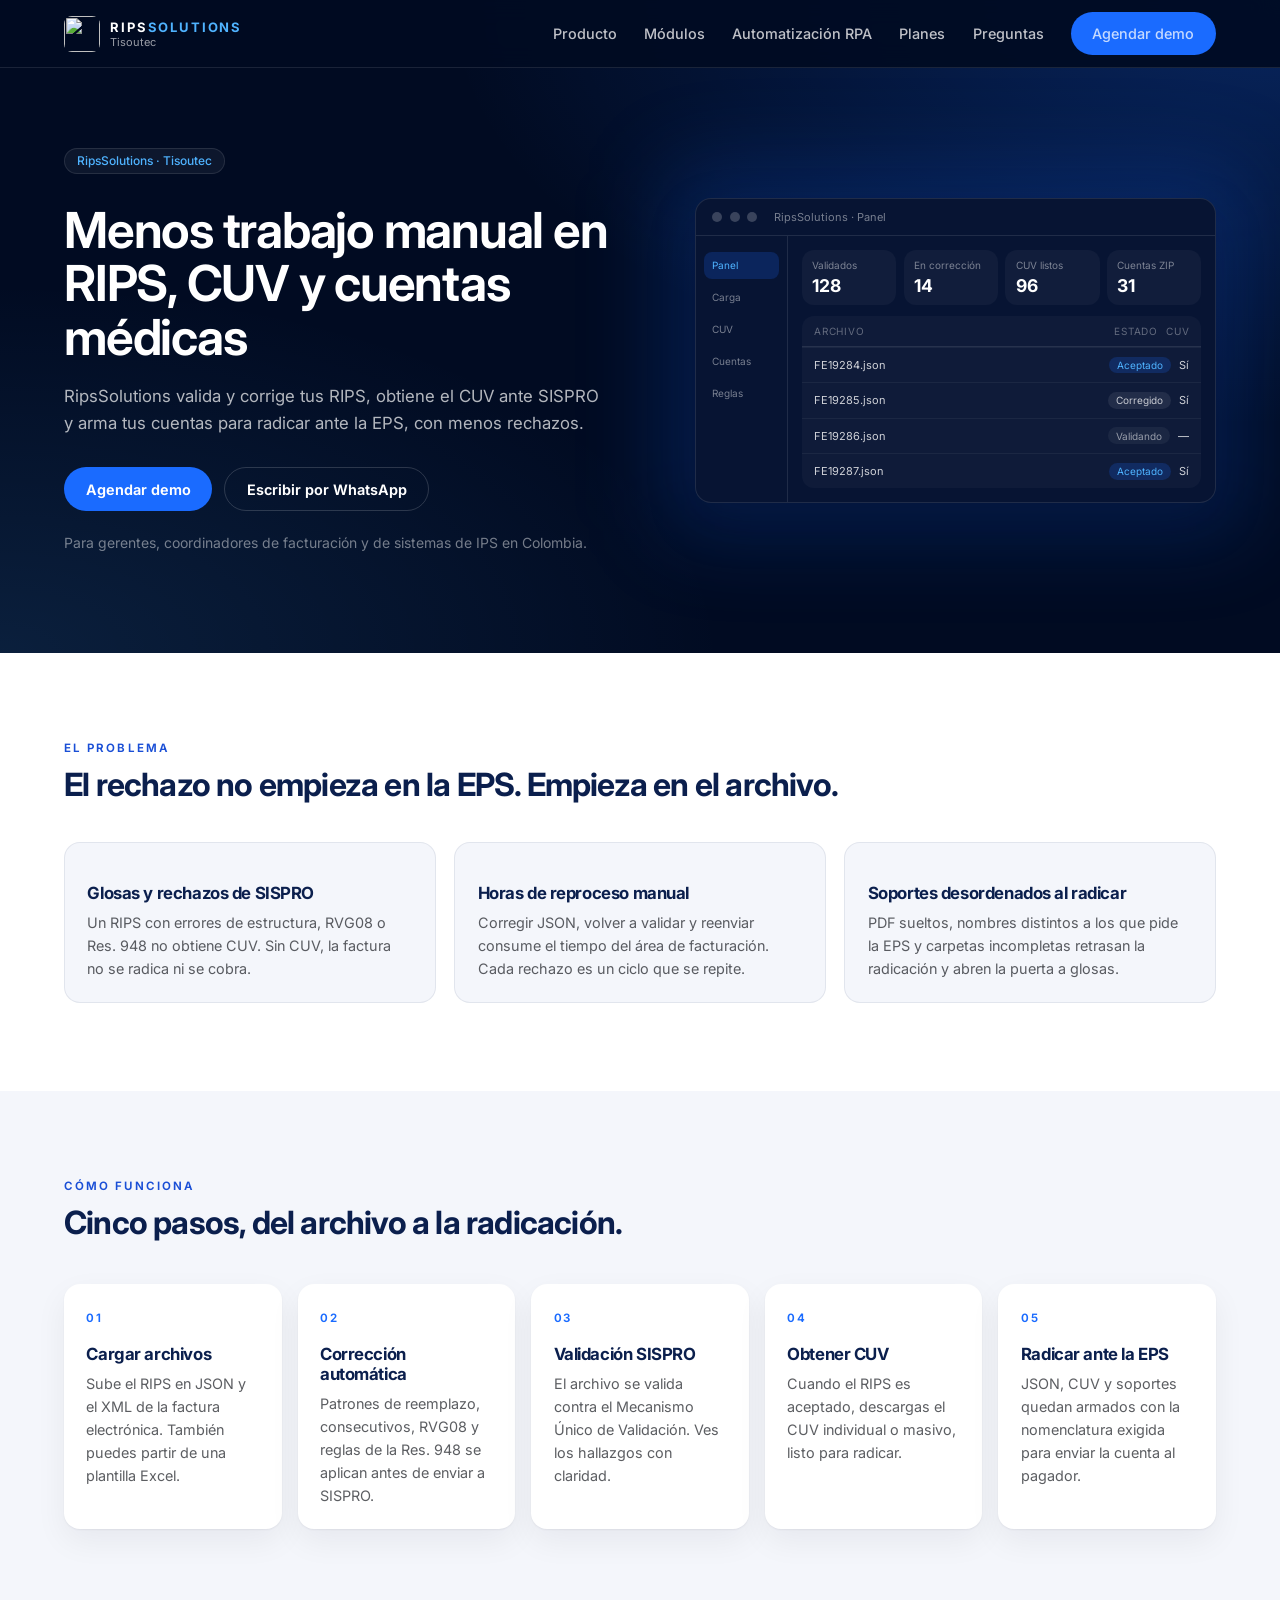
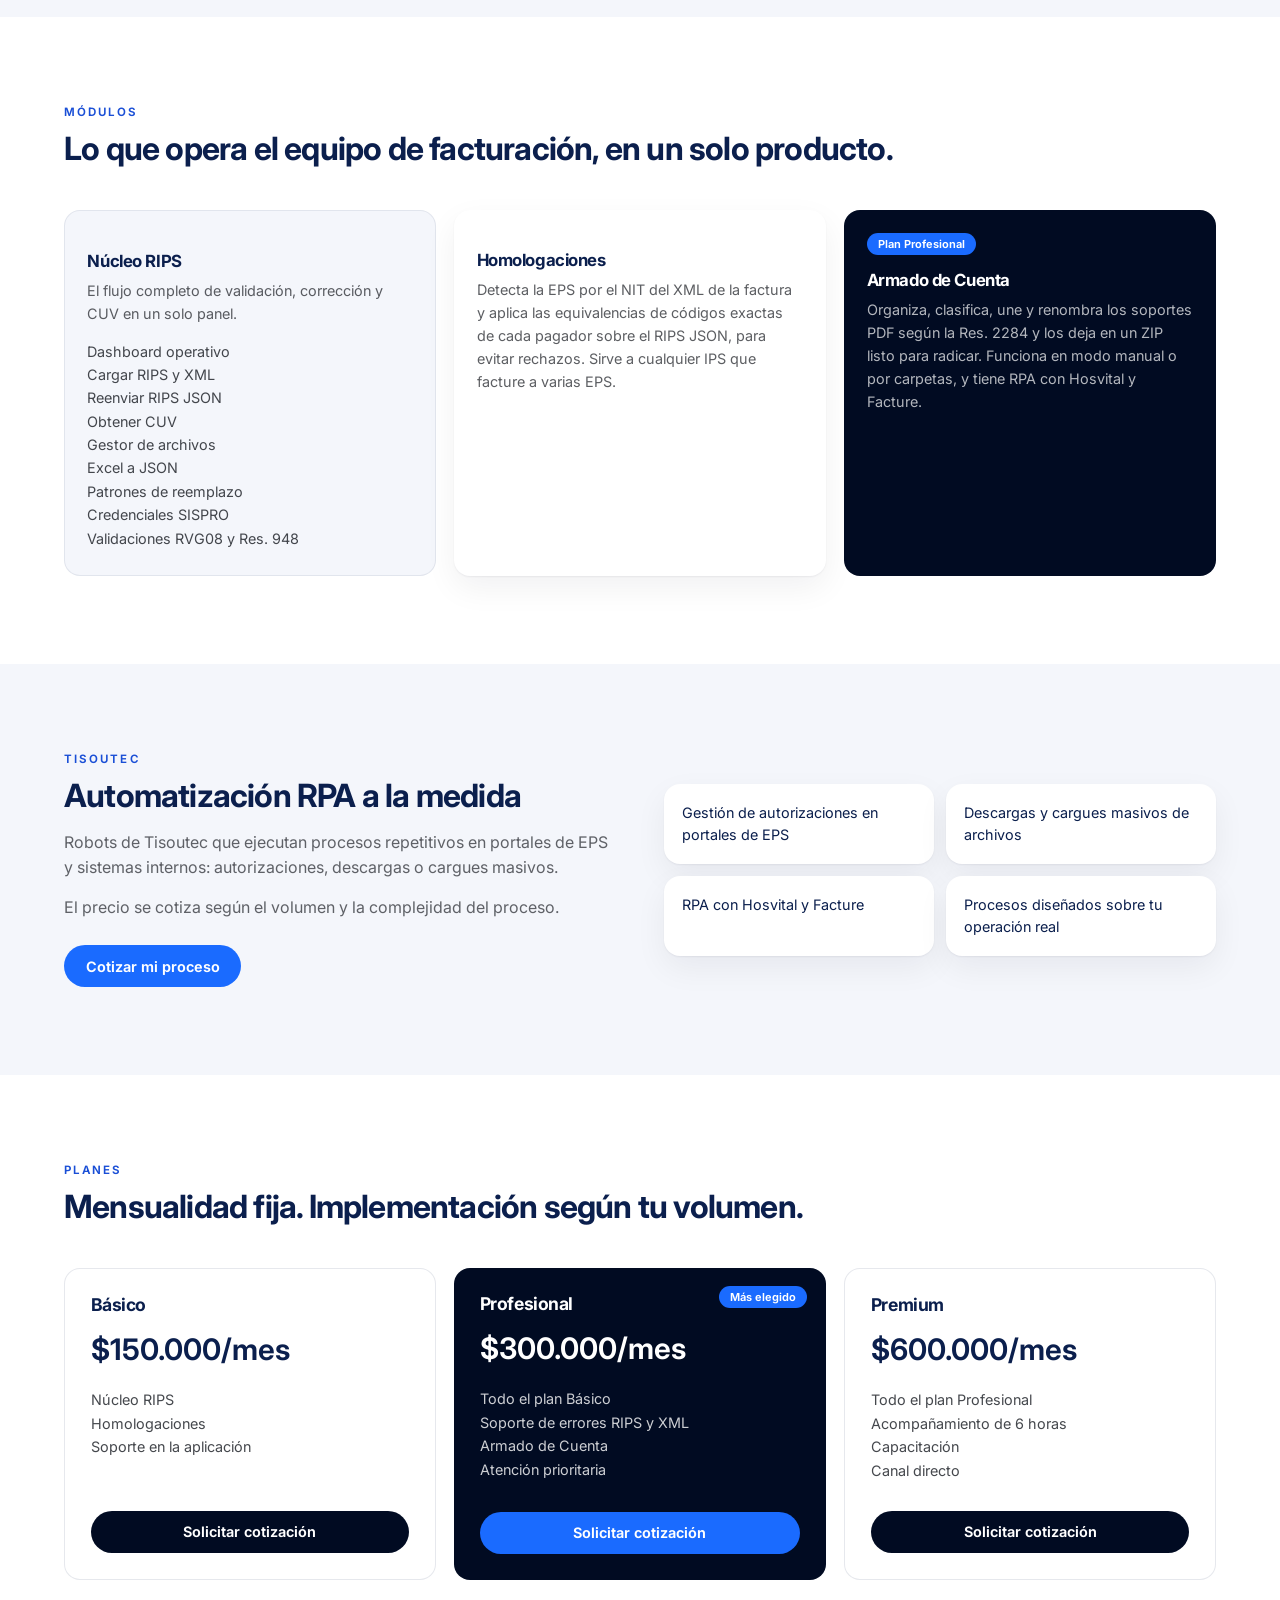
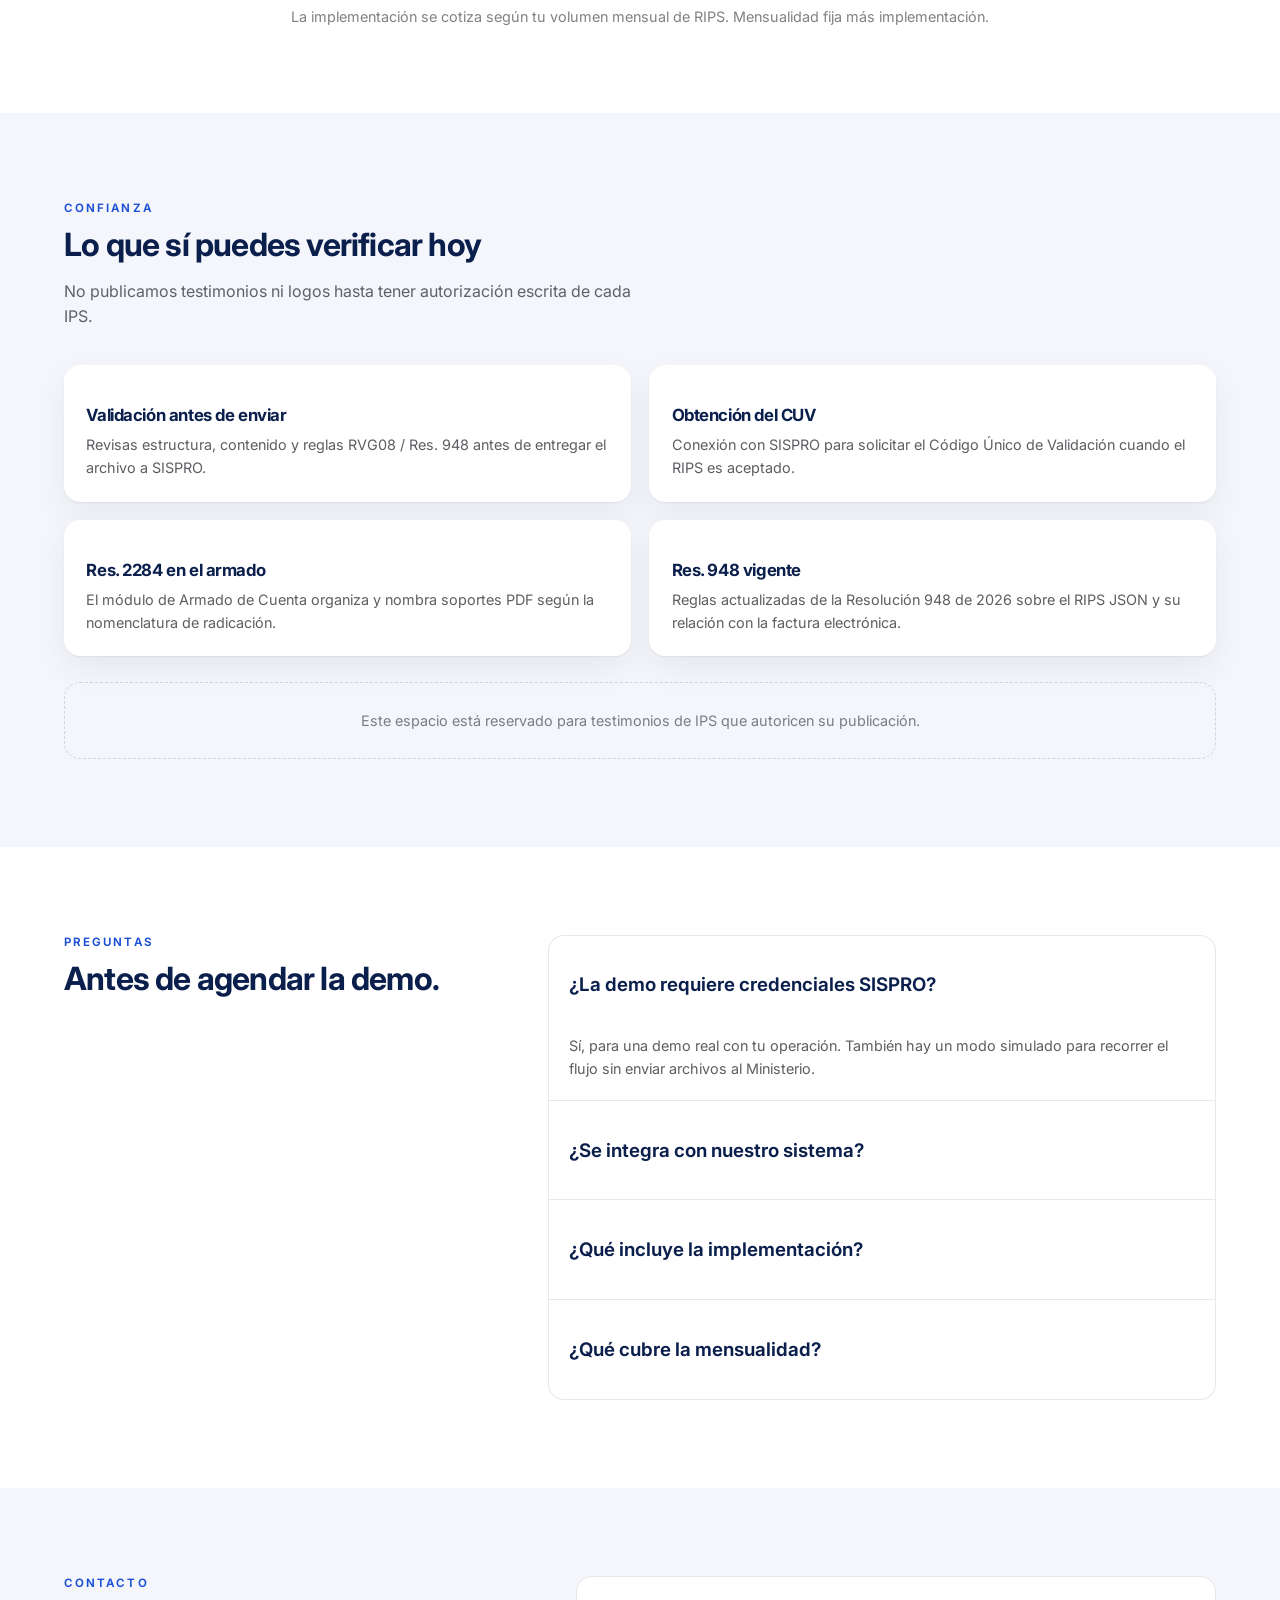
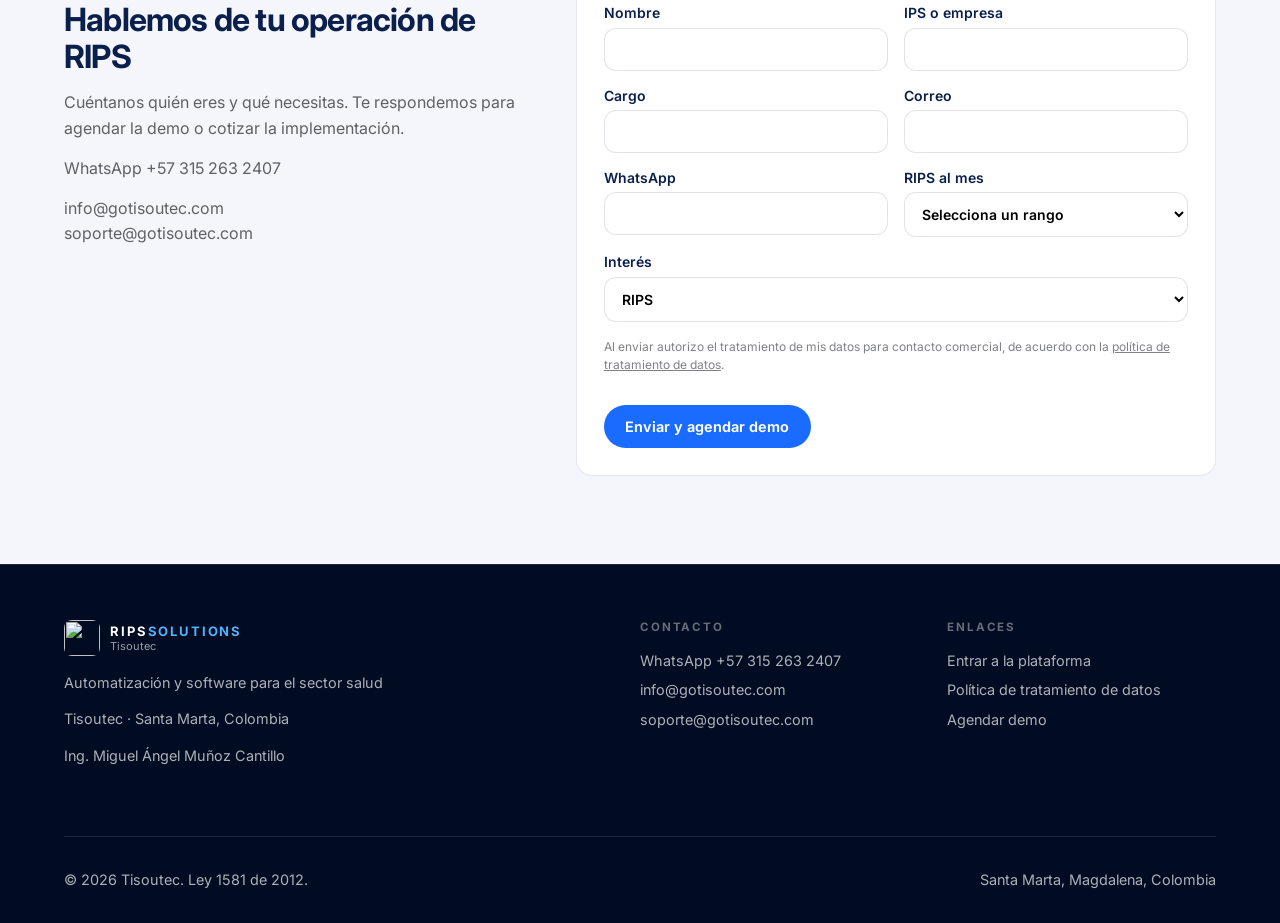
==== index.html @ a123b210 "Agregar index de la landing" ====
<!DOCTYPE html>
<html lang="es-CO">
<head>
  <meta charset="utf-8">
  <meta name="viewport" content="width=device-width, initial-scale=1">
  <title>Tisoutec · RipsSolutions | Validación de RIPS, CUV y automatización para IPS</title>
  <meta name="description" content="RipsSolutions valida y corrige RIPS, obtiene el CUV ante SISPRO y arma cuentas médicas para radicar ante la EPS.">
  <meta name="theme-color" content="#010b22">
  <link rel="icon" type="image/png" href="https://ripssolutions.com/icon.png">
  <link rel="preconnect" href="https://fonts.googleapis.com">
  <link rel="preconnect" href="https://fonts.gstatic.com" crossorigin>
  <link href="https://fonts.googleapis.com/css2?family=Inter:wght@400;500;600;700&display=swap" rel="stylesheet">
  <link rel="stylesheet" href="assets/styles.css">
</head>
<body>
  <header class="header">
    <div class="wrap">
      <a class="brand" href="index.html" aria-label="RipsSolutions inicio">
        <img src="https://ripssolutions.com/icon.png" width="36" height="36" alt="">
        <span><strong>RIPS<span>SOLUTIONS</span></strong><small>Tisoutec</small></span>
      </a>
      <nav class="nav" aria-label="Principal">
        <a href="#producto">Producto</a>
        <a href="#modulos">Módulos</a>
        <a href="#automatizacion">Automatización RPA</a>
        <a href="#planes">Planes</a>
        <a href="#preguntas">Preguntas</a>
        <a class="btn btn-primary" href="https://calendar.app.google/LBn7QmHrJofyFAu97">Agendar demo</a>
      </nav>
      <button class="menu-btn" type="button" aria-expanded="false" aria-controls="menu-movil" aria-label="Abrir menú">
        <svg width="22" height="22" viewBox="0 0 24 24" fill="none" stroke="currentColor" stroke-width="1.7" aria-hidden="true"><path d="M4 7h16M4 12h16M4 17h16"/></svg>
      </button>
    </div>
  </header>
  <div class="mobile-nav" id="menu-movil">
    <nav aria-label="Móvil">
      <a href="#producto">Producto</a>
      <a href="#modulos">Módulos</a>
      <a href="#automatizacion">Automatización RPA</a>
      <a href="#planes">Planes</a>
      <a href="#preguntas">Preguntas</a>
      <a class="btn btn-primary" href="https://calendar.app.google/LBn7QmHrJofyFAu97">Agendar demo</a>
    </nav>
  </div>
  <main>
    <section class="hero" id="inicio">
      <div class="wrap">
        <div>
          <p class="eyebrow">RipsSolutions · Tisoutec</p>
          <h1>Menos trabajo manual en RIPS, CUV y cuentas médicas</h1>
          <p class="sub">RipsSolutions valida y corrige tus RIPS, obtiene el CUV ante SISPRO y arma tus cuentas para radicar ante la EPS, con menos rechazos.</p>
          <div class="hero-cta">
            <a class="btn btn-primary" href="https://calendar.app.google/LBn7QmHrJofyFAu97">Agendar demo</a>
            <a class="btn btn-ghost" href="https://wa.me/573152632407">Escribir por WhatsApp</a>
          </div>
          <p class="hint">Para gerentes, coordinadores de facturación y de sistemas de IPS en Colombia.</p>
        </div>
        <div class="mock" aria-hidden="true">
          <div class="mock-glow"></div>
          <div class="mock-frame">
            <div class="mock-bar"><span class="dot"></span><span class="dot"></span><span class="dot"></span><span style="margin-left:.6rem">RipsSolutions · Panel</span></div>
            <div class="mock-grid">
              <aside class="mock-side"><div class="on">Panel</div><div>Carga</div><div>CUV</div><div>Cuentas</div><div>Reglas</div></aside>
              <div class="mock-main">
                <div class="kpis">
                  <div class="kpi"><span>Validados</span><strong>128</strong></div>
                  <div class="kpi"><span>En corrección</span><strong>14</strong></div>
                  <div class="kpi"><span>CUV listos</span><strong>96</strong></div>
                  <div class="kpi"><span>Cuentas ZIP</span><strong>31</strong></div>
                </div>
                <div class="table">
                  <div class="t-head"><span>Archivo</span><span>Estado</span><span>CUV</span></div>
                  <div class="t-row"><span>FE19284.json</span><span class="pill">Aceptado</span><span>Sí</span></div>
                  <div class="t-row"><span>FE19285.json</span><span class="pill muted">Corregido</span><span>Sí</span></div>
                  <div class="t-row"><span>FE19286.json</span><span class="pill soft">Validando</span><span>—</span></div>
                  <div class="t-row"><span>FE19287.json</span><span class="pill">Aceptado</span><span>Sí</span></div>
                </div>
              </div>
            </div>
          </div>
        </div>
      </div>
    </section>
    <section class="section"><div class="wrap">
      <p class="kicker">El problema</p>
      <h2>El rechazo no empieza en la EPS. Empieza en el archivo.</h2>
      <div class="grid-3">
        <article class="card"><h3>Glosas y rechazos de SISPRO</h3><p>Un RIPS con errores de estructura, RVG08 o Res. 948 no obtiene CUV. Sin CUV, la factura no se radica ni se cobra.</p></article>
        <article class="card"><h3>Horas de reproceso manual</h3><p>Corregir JSON, volver a validar y reenviar consume el tiempo del área de facturación. Cada rechazo es un ciclo que se repite.</p></article>
        <article class="card"><h3>Soportes desordenados al radicar</h3><p>PDF sueltos, nombres distintos a los que pide la EPS y carpetas incompletas retrasan la radicación y abren la puerta a glosas.</p></article>
      </div>
    </div></section>
    <section class="section bg-mist" id="producto"><div class="wrap">
      <p class="kicker">Cómo funciona</p>
      <h2>Cinco pasos, del archivo a la radicación.</h2>
      <ol class="grid-5" style="list-style:none;padding:0;margin:2.6rem 0 0">
        <li class="card white"><span class="step-n">01</span><h3>Cargar archivos</h3><p>Sube el RIPS en JSON y el XML de la factura electrónica. También puedes partir de una plantilla Excel.</p></li>
        <li class="card white"><span class="step-n">02</span><h3>Corrección automática</h3><p>Patrones de reemplazo, consecutivos, RVG08 y reglas de la Res. 948 se aplican antes de enviar a SISPRO.</p></li>
        <li class="card white"><span class="step-n">03</span><h3>Validación SISPRO</h3><p>El archivo se valida contra el Mecanismo Único de Validación. Ves los hallazgos con claridad.</p></li>
        <li class="card white"><span class="step-n">04</span><h3>Obtener CUV</h3><p>Cuando el RIPS es aceptado, descargas el CUV individual o masivo, listo para radicar.</p></li>
        <li class="card white"><span class="step-n">05</span><h3>Radicar ante la EPS</h3><p>JSON, CUV y soportes quedan armados con la nomenclatura exigida para enviar la cuenta al pagador.</p></li>
      </ol>
    </div></section>
    <section class="section" id="modulos"><div class="wrap">
      <p class="kicker">Módulos</p>
      <h2>Lo que opera el equipo de facturación, en un solo producto.</h2>
      <div class="grid-3" style="margin-top:2.6rem">
        <article class="card"><h3>Núcleo RIPS</h3><p>El flujo completo de validación, corrección y CUV en un solo panel.</p><ul class="check"><li>Dashboard operativo</li><li>Cargar RIPS y XML</li><li>Reenviar RIPS JSON</li><li>Obtener CUV</li><li>Gestor de archivos</li><li>Excel a JSON</li><li>Patrones de reemplazo</li><li>Credenciales SISPRO</li><li>Validaciones RVG08 y Res. 948</li></ul></article>
        <article class="card white"><h3>Homologaciones</h3><p>Detecta la EPS por el NIT del XML de la factura y aplica las equivalencias de códigos exactas de cada pagador sobre el RIPS JSON, para evitar rechazos. Sirve a cualquier IPS que facture a varias EPS.</p></article>
        <article class="card mod-dark"><span class="badge">Plan Profesional</span><h3>Armado de Cuenta</h3><p>Organiza, clasifica, une y renombra los soportes PDF según la Res. 2284 y los deja en un ZIP listo para radicar. Funciona en modo manual o por carpetas, y tiene RPA con Hosvital y Facture.</p></article>
      </div>
    </div></section>
    <section class="section bg-mist" id="automatizacion"><div class="wrap rpa">
      <div>
        <p class="kicker">Tisoutec</p>
        <h2>Automatización RPA a la medida</h2>
        <p class="lead">Robots de Tisoutec que ejecutan procesos repetitivos en portales de EPS y sistemas internos: autorizaciones, descargas o cargues masivos.</p>
        <p class="lead">El precio se cotiza según el volumen y la complejidad del proceso.</p>
        <a class="btn btn-primary" href="#contacto" style="margin-top:1.5rem">Cotizar mi proceso</a>
      </div>
      <div class="rpa-list">
        <div>Gestión de autorizaciones en portales de EPS</div>
        <div>Descargas y cargues masivos de archivos</div>
        <div>RPA con Hosvital y Facture</div>
        <div>Procesos diseñados sobre tu operación real</div>
      </div>
    </div></section>
    <section class="section" id="planes"><div class="wrap">
      <p class="kicker">Planes</p>
      <h2>Mensualidad fija. Implementación según tu volumen.</h2>
      <div class="plans">
        <article class="plan"><h3>Básico</h3><p class="price">$150.000/mes</p><ul class="check"><li>Núcleo RIPS</li><li>Homologaciones</li><li>Soporte en la aplicación</li></ul><a class="btn btn-dark" href="#contacto">Solicitar cotización</a></article>
        <article class="plan featured"><span class="badge">Más elegido</span><h3>Profesional</h3><p class="price">$300.000/mes</p><ul class="check"><li>Todo el plan Básico</li><li>Soporte de errores RIPS y XML</li><li>Armado de Cuenta</li><li>Atención prioritaria</li></ul><a class="btn btn-primary" href="#contacto">Solicitar cotización</a></article>
        <article class="plan"><h3>Premium</h3><p class="price">$600.000/mes</p><ul class="check"><li>Todo el plan Profesional</li><li>Acompañamiento de 6 horas</li><li>Capacitación</li><li>Canal directo</li></ul><a class="btn btn-dark" href="#contacto">Solicitar cotización</a></article>
      </div>
      <p class="note">La implementación se cotiza según tu volumen mensual de RIPS. Mensualidad fija más implementación.</p>
    </div></section>
    <section class="section bg-mist"><div class="wrap">
      <p class="kicker">Confianza</p>
      <h2>Lo que sí puedes verificar hoy</h2>
      <p class="lead">No publicamos testimonios ni logos hasta tener autorización escrita de cada IPS.</p>
      <div class="trust">
        <article class="card white"><h3>Validación antes de enviar</h3><p>Revisas estructura, contenido y reglas RVG08 / Res. 948 antes de entregar el archivo a SISPRO.</p></article>
        <article class="card white"><h3>Obtención del CUV</h3><p>Conexión con SISPRO para solicitar el Código Único de Validación cuando el RIPS es aceptado.</p></article>
        <article class="card white"><h3>Res. 2284 en el armado</h3><p>El módulo de Armado de Cuenta organiza y nombra soportes PDF según la nomenclatura de radicación.</p></article>
        <article class="card white"><h3>Res. 948 vigente</h3><p>Reglas actualizadas de la Resolución 948 de 2026 sobre el RIPS JSON y su relación con la factura electrónica.</p></article>
      </div>
      <div class="placeholder">Este espacio está reservado para testimonios de IPS que autoricen su publicación.</div>
    </div></section>
    <section class="section" id="preguntas"><div class="wrap faq-wrap">
      <div><p class="kicker">Preguntas</p><h2>Antes de agendar la demo.</h2></div>
      <div class="faq">
        <div class="faq-item"><h3><button type="button" aria-expanded="true">¿La demo requiere credenciales SISPRO?</button></h3><div class="ans">Sí, para una demo real con tu operación. También hay un modo simulado para recorrer el flujo sin enviar archivos al Ministerio.</div></div>
        <div class="faq-item"><h3><button type="button" aria-expanded="false">¿Se integra con nuestro sistema?</button></h3><div class="ans" hidden>Sí. Además del flujo estándar de carga de JSON y XML, hay RPA con Hosvital y Facture, y robots a la medida.</div></div>
        <div class="faq-item"><h3><button type="button" aria-expanded="false">¿Qué incluye la implementación?</button></h3><div class="ans" hidden>Puesta en marcha, configuración y capacitación del equipo que va a operar la plataforma.</div></div>
        <div class="faq-item"><h3><button type="button" aria-expanded="false">¿Qué cubre la mensualidad?</button></h3><div class="ans" hidden>El uso del plan contratado, soporte y las mejoras del producto. La implementación se cotiza aparte, según el volumen mensual de RIPS.</div></div>
      </div>
    </div></section>
    <section class="section bg-mist" id="contacto"><div class="wrap contact">
      <div>
        <p class="kicker">Contacto</p>
        <h2>Hablemos de tu operación de RIPS</h2>
        <p class="lead">Cuéntanos quién eres y qué necesitas. Te respondemos para agendar la demo o cotizar la implementación.</p>
        <p class="lead">WhatsApp <a href="https://wa.me/573152632407">+57 315 263 2407</a></p>
        <p class="lead"><a href="mailto:info@gotisoutec.com">info@gotisoutec.com</a><br><a href="mailto:soporte@gotisoutec.com">soporte@gotisoutec.com</a></p>
      </div>
      <form class="form" id="contacto-form">
        <div class="fields">
          <label>Nombre<input name="nombre" autocomplete="name" required></label>
          <label>IPS o empresa<input name="empresa" autocomplete="organization" required></label>
          <label>Cargo<input name="cargo"></label>
          <label>Correo<input name="correo" type="email" required></label>
          <label>WhatsApp<input name="whatsapp" type="tel"></label>
          <label>RIPS al mes<select name="ripsAlMes"><option value="">Selecciona un rango</option><option>1 a 200</option><option>201 a 500</option><option>501 a 1.500</option><option>Más de 1.500</option></select></label>
          <label class="span-2">Interés<select name="interes"><option>RIPS</option><option>Armado de Cuenta</option><option>RPA a la medida</option></select></label>
        </div>
        <div class="hp" aria-hidden="true"><label>Sitio web<input name="company_website" tabindex="-1" autocomplete="off"></label></div>
        <p class="consent">Al enviar autorizo el tratamiento de mis datos para contacto comercial, de acuerdo con la <a href="privacidad.html">política de tratamiento de datos</a>.</p>
        <p class="form-msg" role="alert"></p>
        <button class="btn btn-primary" type="submit" style="margin-top:1rem">Enviar y agendar demo</button>
      </form>
    </div></section>
  </main>
  <footer class="footer">
    <div class="wrap footer-grid">
      <div>
        <a class="brand" href="index.html"><img src="https://ripssolutions.com/icon.png" width="36" height="36" alt=""><span><strong>RIPS<span>SOLUTIONS</span></strong><small>Tisoutec</small></span></a>
        <p style="margin-top:1rem">Automatización y software para el sector salud</p>
        <p>Tisoutec · Santa Marta, Colombia</p>
        <p>Ing. Miguel Ángel Muñoz Cantillo</p>
      </div>
      <div><h4>Contacto</h4><ul><li><a href="https://wa.me/573152632407">WhatsApp +57 315 263 2407</a></li><li><a href="mailto:info@gotisoutec.com">info@gotisoutec.com</a></li><li><a href="mailto:soporte@gotisoutec.com">soporte@gotisoutec.com</a></li></ul></div>
      <div><h4>Enlaces</h4><ul><li><a href="https://app.ripssolutions.com/">Entrar a la plataforma</a></li><li><a href="privacidad.html">Política de tratamiento de datos</a></li><li><a href="https://calendar.app.google/LBn7QmHrJofyFAu97">Agendar demo</a></li></ul></div>
    </div>
    <div class="wrap legal"><p>© 2026 Tisoutec. Ley 1581 de 2012.</p><p>Santa Marta, Magdalena, Colombia</p></div>
  </footer>
  <a class="wa" href="https://wa.me/573152632407" aria-label="Escribir por WhatsApp"><svg width="26" height="26" viewBox="0 0 24 24" fill="none" stroke="currentColor" stroke-width="1.5" aria-hidden="true"><path d="M20 11.5A8.5 8.5 0 1 1 8.2 4.7 8.5 8.5 0 0 1 20 11.5Z"/></svg></a>
  <script src="assets/config.js"></script>
  <script src="assets/app.js"></script>
</body>
</html>
---- assets/styles.css ----
:root {
  --navy: #010b22;
  --navy-800: #0b1f4d;
  --accent: #1a6bff;
  --accent-deep: #1a4fd6;
  --accent-light: #4fb3ff;
  --ink: #171a20;
  --mist: #f4f6fb;
  --white: #ffffff;
  --max: 72rem;
}
*,
*::before,
*::after { box-sizing: border-box; }
html { scroll-behavior: smooth; }
body {
  margin: 0;
  font-family: Inter, ui-sans-serif, system-ui, -apple-system, "Segoe UI", sans-serif;
  color: var(--ink);
  background: var(--white);
  -webkit-font-smoothing: antialiased;
}
img { max-width: 100%; display: block; }
a { color: inherit; text-decoration: none; }
button, input, select { font: inherit; }
:focus-visible { outline: 2px solid var(--accent); outline-offset: 3px; }
::selection { background: var(--accent); color: #fff; }

.wrap { width: min(var(--max), calc(100% - 2.5rem)); margin-inline: auto; }
.section { padding: 5.5rem 0; }
.kicker {
  margin: 0;
  font-size: .72rem;
  font-weight: 650;
  letter-spacing: .18em;
  text-transform: uppercase;
  color: var(--accent-deep);
}
h1, h2, h3 { letter-spacing: -.025em; }
h2 { margin: .75rem 0 0; font-size: clamp(1.7rem, 3vw, 2rem); color: var(--navy-800); line-height: 1.15; }
.lead { margin: .9rem 0 0; color: rgba(23,26,32,.68); line-height: 1.6; max-width: 36rem; }

.btn {
  display: inline-flex;
  align-items: center;
  justify-content: center;
  gap: .5rem;
  border-radius: 999px;
  padding: .8rem 1.35rem;
  font-size: .9rem;
  font-weight: 650;
  border: 0;
  cursor: pointer;
}
.btn-primary { background: var(--accent); color: #fff; }
.btn-primary:hover { background: var(--accent-deep); }
.btn-ghost {
  background: transparent;
  color: #fff;
  border: 1px solid rgba(255,255,255,.16);
}
.btn-ghost:hover { background: rgba(255,255,255,.06); border-color: rgba(255,255,255,.35); }
.btn-dark { background: var(--navy); color: #fff; }
.btn-dark:hover { background: var(--navy-800); }

.header {
  position: fixed;
  inset: 0 0 auto;
  z-index: 50;
  height: 68px;
  display: flex;
  align-items: center;
  background: rgba(1,11,34,.92);
  backdrop-filter: blur(12px);
  border-bottom: 1px solid rgba(255,255,255,.1);
}
.header .wrap { display: flex; align-items: center; justify-content: space-between; width: min(var(--max), calc(100% - 2.5rem)); }
.brand { display: flex; align-items: center; gap: .65rem; color: #fff; }
.brand img { width: 36px; height: 36px; border-radius: 8px; }
.brand strong { display: block; font-size: 13px; letter-spacing: .14em; }
.brand strong span { color: var(--accent-light); }
.brand small { display: block; color: rgba(255,255,255,.6); font-size: 11px; }
.nav { display: flex; align-items: center; gap: 1.7rem; }
.nav a { color: rgba(255,255,255,.75); font-size: .9rem; font-weight: 500; }
.nav a:hover { color: #fff; }
.menu-btn {
  display: none;
  width: 40px; height: 40px;
  border: 0; background: transparent; color: #fff;
}
.mobile-nav {
  display: none;
  background: var(--navy);
  border-top: 1px solid rgba(255,255,255,.1);
  padding: 1rem 1.25rem 1.25rem;
}
.mobile-nav a { display: block; color: rgba(255,255,255,.9); padding: .75rem .4rem; }
.mobile-nav .btn { width: 100%; margin-top: .6rem; }

.hero {
  position: relative;
  background: var(--navy);
  color: #fff;
  padding: 8.5rem 0 5.5rem;
  overflow: hidden;
}
.hero::before {
  content: "";
  position: absolute;
  inset: 0;
  background:
    radial-gradient(ellipse at top right, rgba(26,107,255,.28), transparent 46%),
    radial-gradient(ellipse at bottom left, rgba(79,179,255,.12), transparent 40%);
  pointer-events: none;
}
.hero .wrap {
  position: relative;
  display: grid;
  grid-template-columns: 1.05fr .95fr;
  gap: 3.5rem;
  align-items: center;
}
.eyebrow {
  display: inline-flex;
  border: 1px solid rgba(255,255,255,.1);
  background: rgba(255,255,255,.05);
  color: var(--accent-light);
  border-radius: 999px;
  padding: .28rem .75rem;
  font-size: .75rem;
  font-weight: 500;
}
.hero h1 {
  margin: 1.1rem 0 0;
  font-size: clamp(2rem, 4.6vw, 3.1rem);
  line-height: 1.08;
  font-weight: 650;
  max-width: 18ch;
}
.hero .sub {
  margin: 1.15rem 0 0;
  color: rgba(255,255,255,.7);
  font-size: 1.05rem;
  line-height: 1.65;
  max-width: 34rem;
}
.hero-cta { display: flex; flex-wrap: wrap; gap: .75rem; margin-top: 1.8rem; }
.hero .hint { margin-top: 1.4rem; color: rgba(255,255,255,.45); font-size: .875rem; }

.mock { position: relative; }
.mock-glow {
  position: absolute;
  inset: -2rem;
  background: rgba(26,107,255,.2);
  filter: blur(42px);
  border-radius: 32px;
}
.mock-frame {
  position: relative;
  border: 1px solid rgba(255,255,255,.1);
  background: #071433;
  border-radius: 16px;
  box-shadow: 0 18px 50px rgba(1,11,34,.18);
  overflow: hidden;
}
.mock-bar {
  display: flex; align-items: center; gap: .45rem;
  padding: .7rem 1rem;
  border-bottom: 1px solid rgba(255,255,255,.1);
  color: rgba(255,255,255,.45);
  font-size: 11px;
}
.dot { width: 10px; height: 10px; border-radius: 50%; background: rgba(255,255,255,.2); }
.mock-grid { display: grid; grid-template-columns: 92px 1fr; }
.mock-side { padding: 1rem .5rem; border-right: 1px solid rgba(255,255,255,.1); }
.mock-side div {
  border-radius: 8px; padding: .45rem .5rem; font-size: 10px; color: rgba(255,255,255,.45); margin-bottom: .35rem;
}
.mock-side .on { background: rgba(26,107,255,.2); color: var(--accent-light); }
.mock-main { padding: .85rem; }
.kpis { display: grid; grid-template-columns: repeat(4, 1fr); gap: .45rem; }
.kpi { background: rgba(255,255,255,.04); border-radius: 12px; padding: .6rem .65rem; }
.kpi span { display: block; font-size: 10px; color: rgba(255,255,255,.45); }
.kpi strong { display: block; margin-top: .2rem; font-size: 1.1rem; }
.table { margin-top: .7rem; background: rgba(255,255,255,.03); border-radius: 12px; overflow: hidden; }
.t-head, .t-row {
  display: grid; grid-template-columns: 1fr auto auto; gap: .5rem;
  padding: .55rem .75rem; font-size: 11px; align-items: center;
}
.t-head { color: rgba(255,255,255,.35); text-transform: uppercase; letter-spacing: .08em; font-size: 10px; border-bottom: 1px solid rgba(255,255,255,.1); }
.t-row { color: rgba(255,255,255,.8); border-top: 1px solid rgba(255,255,255,.05); }
.pill { border-radius: 999px; padding: .15rem .5rem; font-size: 10px; background: rgba(26,107,255,.2); color: var(--accent-light); }
.pill.muted { background: rgba(255,255,255,.08); color: rgba(255,255,255,.75); }
.pill.soft { background: rgba(255,255,255,.05); color: rgba(255,255,255,.55); }

.grid-3 { display: grid; grid-template-columns: repeat(3, 1fr); gap: 1.15rem; margin-top: 2.4rem; }
.grid-5 { display: grid; grid-template-columns: repeat(5, 1fr); gap: 1rem; margin-top: 2.6rem; }
.card {
  background: var(--mist);
  border: 1px solid rgba(11,31,77,.08);
  border-radius: 16px;
  padding: 1.4rem;
  height: 100%;
}
.card.white { background: #fff; box-shadow: 0 1px 2px rgba(1,11,34,.06), 0 12px 32px rgba(1,11,34,.06); border: 0; }
.icon {
  width: 40px; height: 40px; border-radius: 12px;
  display: grid; place-items: center;
  background: #fff; color: var(--accent);
}
.icon svg { width: 20px; height: 20px; }
.card h3 { margin: 1.1rem 0 0; font-size: 1.05rem; color: var(--navy-800); }
.card p { margin: .5rem 0 0; color: rgba(23,26,32,.7); font-size: .9rem; line-height: 1.6; }
.step-n { font-size: .72rem; font-weight: 650; letter-spacing: .16em; color: var(--accent); }
.bg-mist { background: var(--mist); }
.check { list-style: none; margin: 1.1rem 0 0; padding: 0; }
.check li { display: flex; gap: .5rem; font-size: .9rem; margin: .4rem 0; color: rgba(23,26,32,.8); }
.mod-dark { background: var(--navy); color: #fff; border: 0; }
.mod-dark h3 { color: #fff; }
.mod-dark p { color: rgba(255,255,255,.7); }
.badge {
  background: var(--accent); color: #fff; border-radius: 999px;
  font-size: 11px; font-weight: 650; padding: .25rem .7rem;
}

.rpa { display: grid; grid-template-columns: 1fr 1fr; gap: 3rem; align-items: center; }
.rpa-list { display: grid; grid-template-columns: 1fr 1fr; gap: .75rem; }
.rpa-list div {
  background: #fff; border-radius: 16px; padding: 1.15rem;
  box-shadow: 0 1px 2px rgba(1,11,34,.06), 0 12px 32px rgba(1,11,34,.06);
  color: var(--navy-800); font-size: .9rem; line-height: 1.5;
}
.plans { display: grid; grid-template-columns: repeat(3, 1fr); gap: 1.15rem; margin-top: 2.6rem; }
.plan {
  border: 1px solid rgba(11,31,77,.1);
  border-radius: 16px;
  padding: 1.6rem;
  display: flex; flex-direction: column;
  position: relative;
  background: #fff;
}
.plan.featured { background: var(--navy); color: #fff; border: 0; }
.plan h3 { margin: 0; font-size: 1.1rem; color: var(--navy-800); }
.plan.featured h3 { color: #fff; }
.price { margin: 1rem 0 0; font-size: 1.85rem; font-weight: 650; color: var(--navy-800); }
.plan.featured .price { color: #fff; }
.plan .check { flex: 1; }
.plan.featured .check li { color: rgba(255,255,255,.8); }
.plan .btn { margin-top: 1.6rem; width: 100%; }
.plan .badge { position: absolute; top: 1.15rem; right: 1.15rem; }
.note { text-align: center; color: rgba(23,26,32,.55); font-size: .9rem; margin: 1.8rem 0 0; }
.trust { display: grid; grid-template-columns: 1fr 1fr; gap: 1.15rem; margin-top: 2.2rem; }
.placeholder {
  margin-top: 1.6rem;
  border: 1px dashed rgba(11,31,77,.15);
  border-radius: 16px;
  padding: 1.8rem 1.4rem;
  text-align: center;
  color: rgba(23,26,32,.55);
  font-size: .9rem;
}
.faq-wrap { display: grid; grid-template-columns: .8fr 1.2fr; gap: 2.4rem; }
.faq { border: 1px solid rgba(11,31,77,.1); border-radius: 16px; background: #fff; }
.faq-item + .faq-item { border-top: 1px solid rgba(11,31,77,.1); }
.faq button {
  width: 100%;
  background: none; border: 0;
  display: flex; justify-content: space-between; gap: 1rem; align-items: center;
  text-align: left; padding: 1.2rem 1.25rem;
  font-weight: 650; color: var(--navy-800); cursor: pointer;
}
.faq button svg { flex: none; color: var(--accent); }
.faq button[aria-expanded="true"] svg { transform: rotate(180deg); }
.faq .ans { padding: 0 1.25rem 1.2rem; color: rgba(23,26,32,.7); font-size: .9rem; line-height: 1.6; }
.contact { display: grid; grid-template-columns: .85fr 1.15fr; gap: 2.4rem; }
.form {
  background: #fff;
  border: 1px solid rgba(11,31,77,.1);
  border-radius: 16px;
  padding: 1.7rem;
}
.fields { display: grid; grid-template-columns: 1fr 1fr; gap: 1rem; }
label { display: block; font-size: .875rem; font-weight: 600; color: var(--navy-800); }
input, select {
  width: 100%;
  margin-top: .4rem;
  border: 1px solid rgba(11,31,77,.12);
  border-radius: 12px;
  padding: .75rem .85rem;
  background: #fff;
}
.span-2 { grid-column: 1 / -1; }
.consent { margin: 1rem 0 0; font-size: .75rem; color: rgba(23,26,32,.55); line-height: 1.55; }
.consent a { text-decoration: underline; }
.hp { position: absolute; left: -9999px; height: 0; width: 0; overflow: hidden; }
.form-msg { margin-top: .8rem; font-size: .9rem; }
.thanks { text-align: center; padding: 1.2rem .4rem; }
.footer { background: var(--navy); color: #fff; border-top: 1px solid rgba(255,255,255,.1); }
.footer-grid {
  display: grid; grid-template-columns: 2fr 1fr 1fr; gap: 2.4rem;
  padding: 3.4rem 0;
}
.footer p, .footer li { color: rgba(255,255,255,.68); font-size: .9rem; line-height: 1.55; }
.footer h4 {
  margin: 0 0 1rem;
  font-size: .72rem; letter-spacing: .16em; text-transform: uppercase; color: rgba(255,255,255,.4);
}
.footer ul { list-style: none; margin: 0; padding: 0; }
.footer li { margin: .45rem 0; }
.legal {
  border-top: 1px solid rgba(255,255,255,.1);
  display: flex; justify-content: space-between; gap: 1rem;
  padding: 1.1rem 0; color: rgba(255,255,255,.4); font-size: .75rem;
}
.wa {
  position: fixed; right: 1.15rem; bottom: 1.15rem; z-index: 40;
  width: 56px; height: 56px; border-radius: 50%;
  background: var(--accent); color: #fff;
  display: none; place-items: center;
}
@media (max-width: 980px) {
  .hero .wrap, .rpa, .faq-wrap, .contact, .footer-grid { grid-template-columns: 1fr; }
  .grid-5 { grid-template-columns: 1fr 1fr; }
  .nav { display: none; }
  .menu-btn { display: grid; place-items: center; }
  .mobile-nav.open { display: block; }
  .kpis { grid-template-columns: 1fr 1fr; }
}
@media (max-width: 720px) {
  .grid-3, .plans, .trust, .rpa-list, .fields { grid-template-columns: 1fr; }
  .hero { padding-top: 7.2rem; }
  .legal { flex-direction: column; }
  .wa { display: grid; }
  .grid-5 { grid-template-columns: 1fr; }
}
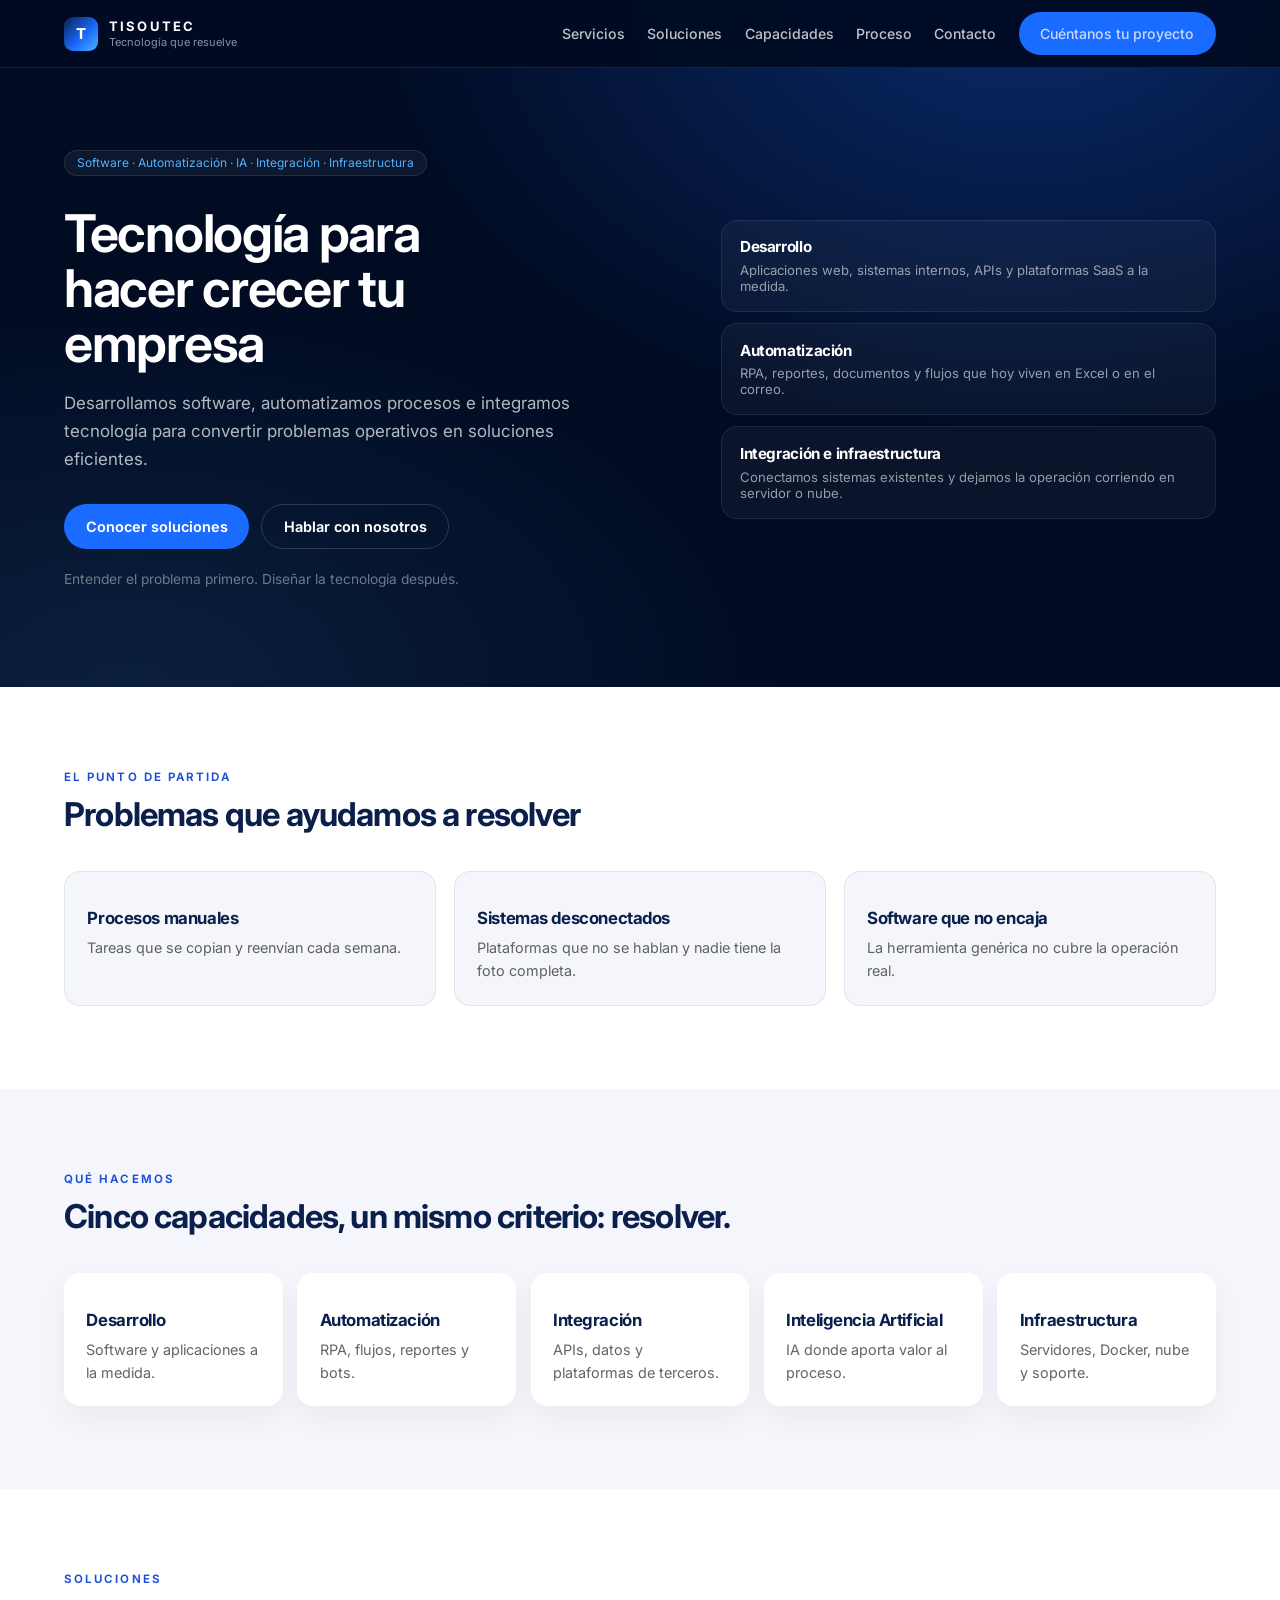
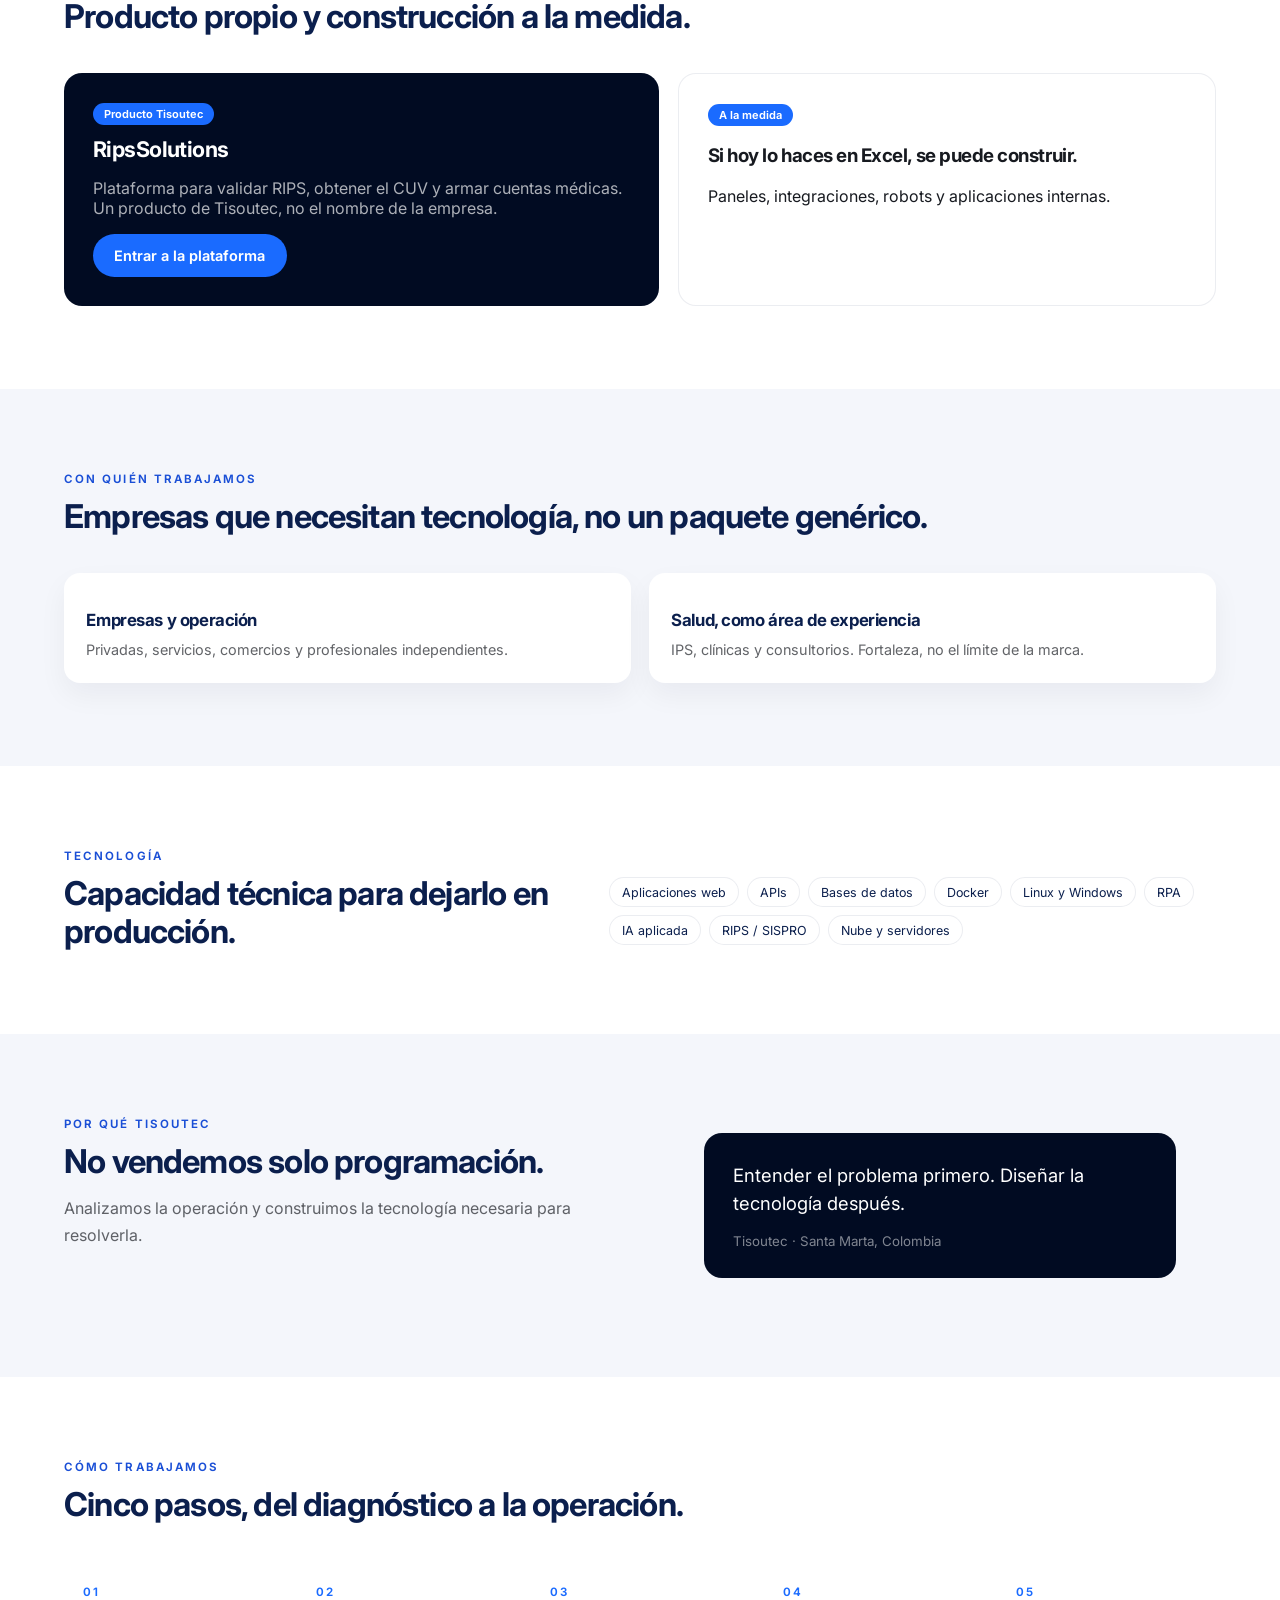
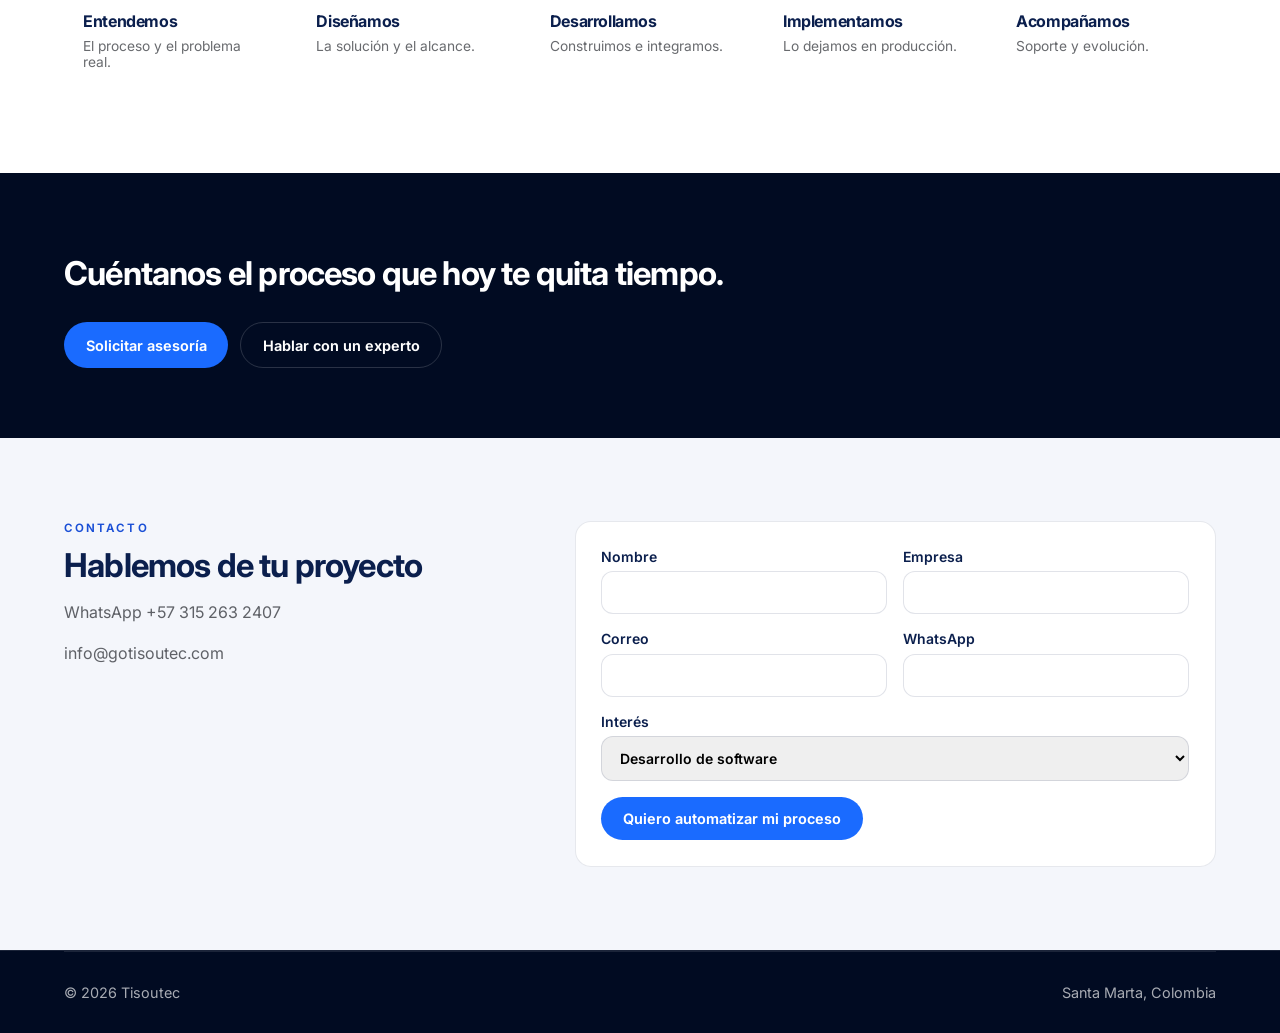
==== commit 9f22afb3: "Reemplazar landing: Tisoutec empresa de tecnología" ====
--- a/index.html
+++ b/index.html
@@ -1,201 +1,117 @@
 <!DOCTYPE html>
 <html lang="es-CO">
 <head>
-  <meta charset="utf-8">
-  <meta name="viewport" content="width=device-width, initial-scale=1">
-  <title>Tisoutec · RipsSolutions | Validación de RIPS, CUV y automatización para IPS</title>
-  <meta name="description" content="RipsSolutions valida y corrige RIPS, obtiene el CUV ante SISPRO y arma cuentas médicas para radicar ante la EPS.">
-  <meta name="theme-color" content="#010b22">
-  <link rel="icon" type="image/png" href="https://ripssolutions.com/icon.png">
-  <link rel="preconnect" href="https://fonts.googleapis.com">
-  <link rel="preconnect" href="https://fonts.gstatic.com" crossorigin>
-  <link href="https://fonts.googleapis.com/css2?family=Inter:wght@400;500;600;700&display=swap" rel="stylesheet">
-  <link rel="stylesheet" href="assets/styles.css">
+<meta charset="utf-8">
+<meta name="viewport" content="width=device-width, initial-scale=1">
+<title>Tisoutec | Tecnología que resuelve</title>
+<meta name="description" content="Tisoutec desarrolla software, automatiza procesos, integra sistemas e implementa infraestructura para empresas.">
+<meta name="theme-color" content="#010b22">
+<link rel="stylesheet" href="assets/styles.css">
+<link href="https://fonts.googleapis.com/css2?family=Inter:wght@400;500;600;700&display=swap" rel="stylesheet">
 </head>
 <body>
-  <header class="header">
-    <div class="wrap">
-      <a class="brand" href="index.html" aria-label="RipsSolutions inicio">
-        <img src="https://ripssolutions.com/icon.png" width="36" height="36" alt="">
-        <span><strong>RIPS<span>SOLUTIONS</span></strong><small>Tisoutec</small></span>
-      </a>
-      <nav class="nav" aria-label="Principal">
-        <a href="#producto">Producto</a>
-        <a href="#modulos">Módulos</a>
-        <a href="#automatizacion">Automatización RPA</a>
-        <a href="#planes">Planes</a>
-        <a href="#preguntas">Preguntas</a>
-        <a class="btn btn-primary" href="https://calendar.app.google/LBn7QmHrJofyFAu97">Agendar demo</a>
-      </nav>
-      <button class="menu-btn" type="button" aria-expanded="false" aria-controls="menu-movil" aria-label="Abrir menú">
-        <svg width="22" height="22" viewBox="0 0 24 24" fill="none" stroke="currentColor" stroke-width="1.7" aria-hidden="true"><path d="M4 7h16M4 12h16M4 17h16"/></svg>
-      </button>
-    </div>
-  </header>
-  <div class="mobile-nav" id="menu-movil">
-    <nav aria-label="Móvil">
-      <a href="#producto">Producto</a>
-      <a href="#modulos">Módulos</a>
-      <a href="#automatizacion">Automatización RPA</a>
-      <a href="#planes">Planes</a>
-      <a href="#preguntas">Preguntas</a>
-      <a class="btn btn-primary" href="https://calendar.app.google/LBn7QmHrJofyFAu97">Agendar demo</a>
-    </nav>
-  </div>
-  <main>
-    <section class="hero" id="inicio">
-      <div class="wrap">
-        <div>
-          <p class="eyebrow">RipsSolutions · Tisoutec</p>
-          <h1>Menos trabajo manual en RIPS, CUV y cuentas médicas</h1>
-          <p class="sub">RipsSolutions valida y corrige tus RIPS, obtiene el CUV ante SISPRO y arma tus cuentas para radicar ante la EPS, con menos rechazos.</p>
-          <div class="hero-cta">
-            <a class="btn btn-primary" href="https://calendar.app.google/LBn7QmHrJofyFAu97">Agendar demo</a>
-            <a class="btn btn-ghost" href="https://wa.me/573152632407">Escribir por WhatsApp</a>
-          </div>
-          <p class="hint">Para gerentes, coordinadores de facturación y de sistemas de IPS en Colombia.</p>
-        </div>
-        <div class="mock" aria-hidden="true">
-          <div class="mock-glow"></div>
-          <div class="mock-frame">
-            <div class="mock-bar"><span class="dot"></span><span class="dot"></span><span class="dot"></span><span style="margin-left:.6rem">RipsSolutions · Panel</span></div>
-            <div class="mock-grid">
-              <aside class="mock-side"><div class="on">Panel</div><div>Carga</div><div>CUV</div><div>Cuentas</div><div>Reglas</div></aside>
-              <div class="mock-main">
-                <div class="kpis">
-                  <div class="kpi"><span>Validados</span><strong>128</strong></div>
-                  <div class="kpi"><span>En corrección</span><strong>14</strong></div>
-                  <div class="kpi"><span>CUV listos</span><strong>96</strong></div>
-                  <div class="kpi"><span>Cuentas ZIP</span><strong>31</strong></div>
-                </div>
-                <div class="table">
-                  <div class="t-head"><span>Archivo</span><span>Estado</span><span>CUV</span></div>
-                  <div class="t-row"><span>FE19284.json</span><span class="pill">Aceptado</span><span>Sí</span></div>
-                  <div class="t-row"><span>FE19285.json</span><span class="pill muted">Corregido</span><span>Sí</span></div>
-                  <div class="t-row"><span>FE19286.json</span><span class="pill soft">Validando</span><span>—</span></div>
-                  <div class="t-row"><span>FE19287.json</span><span class="pill">Aceptado</span><span>Sí</span></div>
-                </div>
-              </div>
-            </div>
-          </div>
-        </div>
-      </div>
-    </section>
-    <section class="section"><div class="wrap">
-      <p class="kicker">El problema</p>
-      <h2>El rechazo no empieza en la EPS. Empieza en el archivo.</h2>
-      <div class="grid-3">
-        <article class="card"><h3>Glosas y rechazos de SISPRO</h3><p>Un RIPS con errores de estructura, RVG08 o Res. 948 no obtiene CUV. Sin CUV, la factura no se radica ni se cobra.</p></article>
-        <article class="card"><h3>Horas de reproceso manual</h3><p>Corregir JSON, volver a validar y reenviar consume el tiempo del área de facturación. Cada rechazo es un ciclo que se repite.</p></article>
-        <article class="card"><h3>Soportes desordenados al radicar</h3><p>PDF sueltos, nombres distintos a los que pide la EPS y carpetas incompletas retrasan la radicación y abren la puerta a glosas.</p></article>
-      </div>
-    </div></section>
-    <section class="section bg-mist" id="producto"><div class="wrap">
-      <p class="kicker">Cómo funciona</p>
-      <h2>Cinco pasos, del archivo a la radicación.</h2>
-      <ol class="grid-5" style="list-style:none;padding:0;margin:2.6rem 0 0">
-        <li class="card white"><span class="step-n">01</span><h3>Cargar archivos</h3><p>Sube el RIPS en JSON y el XML de la factura electrónica. También puedes partir de una plantilla Excel.</p></li>
-        <li class="card white"><span class="step-n">02</span><h3>Corrección automática</h3><p>Patrones de reemplazo, consecutivos, RVG08 y reglas de la Res. 948 se aplican antes de enviar a SISPRO.</p></li>
-        <li class="card white"><span class="step-n">03</span><h3>Validación SISPRO</h3><p>El archivo se valida contra el Mecanismo Único de Validación. Ves los hallazgos con claridad.</p></li>
-        <li class="card white"><span class="step-n">04</span><h3>Obtener CUV</h3><p>Cuando el RIPS es aceptado, descargas el CUV individual o masivo, listo para radicar.</p></li>
-        <li class="card white"><span class="step-n">05</span><h3>Radicar ante la EPS</h3><p>JSON, CUV y soportes quedan armados con la nomenclatura exigida para enviar la cuenta al pagador.</p></li>
-      </ol>
-    </div></section>
-    <section class="section" id="modulos"><div class="wrap">
-      <p class="kicker">Módulos</p>
-      <h2>Lo que opera el equipo de facturación, en un solo producto.</h2>
-      <div class="grid-3" style="margin-top:2.6rem">
-        <article class="card"><h3>Núcleo RIPS</h3><p>El flujo completo de validación, corrección y CUV en un solo panel.</p><ul class="check"><li>Dashboard operativo</li><li>Cargar RIPS y XML</li><li>Reenviar RIPS JSON</li><li>Obtener CUV</li><li>Gestor de archivos</li><li>Excel a JSON</li><li>Patrones de reemplazo</li><li>Credenciales SISPRO</li><li>Validaciones RVG08 y Res. 948</li></ul></article>
-        <article class="card white"><h3>Homologaciones</h3><p>Detecta la EPS por el NIT del XML de la factura y aplica las equivalencias de códigos exactas de cada pagador sobre el RIPS JSON, para evitar rechazos. Sirve a cualquier IPS que facture a varias EPS.</p></article>
-        <article class="card mod-dark"><span class="badge">Plan Profesional</span><h3>Armado de Cuenta</h3><p>Organiza, clasifica, une y renombra los soportes PDF según la Res. 2284 y los deja en un ZIP listo para radicar. Funciona en modo manual o por carpetas, y tiene RPA con Hosvital y Facture.</p></article>
-      </div>
-    </div></section>
-    <section class="section bg-mist" id="automatizacion"><div class="wrap rpa">
-      <div>
-        <p class="kicker">Tisoutec</p>
-        <h2>Automatización RPA a la medida</h2>
-        <p class="lead">Robots de Tisoutec que ejecutan procesos repetitivos en portales de EPS y sistemas internos: autorizaciones, descargas o cargues masivos.</p>
-        <p class="lead">El precio se cotiza según el volumen y la complejidad del proceso.</p>
-        <a class="btn btn-primary" href="#contacto" style="margin-top:1.5rem">Cotizar mi proceso</a>
-      </div>
-      <div class="rpa-list">
-        <div>Gestión de autorizaciones en portales de EPS</div>
-        <div>Descargas y cargues masivos de archivos</div>
-        <div>RPA con Hosvital y Facture</div>
-        <div>Procesos diseñados sobre tu operación real</div>
-      </div>
-    </div></section>
-    <section class="section" id="planes"><div class="wrap">
-      <p class="kicker">Planes</p>
-      <h2>Mensualidad fija. Implementación según tu volumen.</h2>
-      <div class="plans">
-        <article class="plan"><h3>Básico</h3><p class="price">$150.000/mes</p><ul class="check"><li>Núcleo RIPS</li><li>Homologaciones</li><li>Soporte en la aplicación</li></ul><a class="btn btn-dark" href="#contacto">Solicitar cotización</a></article>
-        <article class="plan featured"><span class="badge">Más elegido</span><h3>Profesional</h3><p class="price">$300.000/mes</p><ul class="check"><li>Todo el plan Básico</li><li>Soporte de errores RIPS y XML</li><li>Armado de Cuenta</li><li>Atención prioritaria</li></ul><a class="btn btn-primary" href="#contacto">Solicitar cotización</a></article>
-        <article class="plan"><h3>Premium</h3><p class="price">$600.000/mes</p><ul class="check"><li>Todo el plan Profesional</li><li>Acompañamiento de 6 horas</li><li>Capacitación</li><li>Canal directo</li></ul><a class="btn btn-dark" href="#contacto">Solicitar cotización</a></article>
-      </div>
-      <p class="note">La implementación se cotiza según tu volumen mensual de RIPS. Mensualidad fija más implementación.</p>
-    </div></section>
-    <section class="section bg-mist"><div class="wrap">
-      <p class="kicker">Confianza</p>
-      <h2>Lo que sí puedes verificar hoy</h2>
-      <p class="lead">No publicamos testimonios ni logos hasta tener autorización escrita de cada IPS.</p>
-      <div class="trust">
-        <article class="card white"><h3>Validación antes de enviar</h3><p>Revisas estructura, contenido y reglas RVG08 / Res. 948 antes de entregar el archivo a SISPRO.</p></article>
-        <article class="card white"><h3>Obtención del CUV</h3><p>Conexión con SISPRO para solicitar el Código Único de Validación cuando el RIPS es aceptado.</p></article>
-        <article class="card white"><h3>Res. 2284 en el armado</h3><p>El módulo de Armado de Cuenta organiza y nombra soportes PDF según la nomenclatura de radicación.</p></article>
-        <article class="card white"><h3>Res. 948 vigente</h3><p>Reglas actualizadas de la Resolución 948 de 2026 sobre el RIPS JSON y su relación con la factura electrónica.</p></article>
-      </div>
-      <div class="placeholder">Este espacio está reservado para testimonios de IPS que autoricen su publicación.</div>
-    </div></section>
-    <section class="section" id="preguntas"><div class="wrap faq-wrap">
-      <div><p class="kicker">Preguntas</p><h2>Antes de agendar la demo.</h2></div>
-      <div class="faq">
-        <div class="faq-item"><h3><button type="button" aria-expanded="true">¿La demo requiere credenciales SISPRO?</button></h3><div class="ans">Sí, para una demo real con tu operación. También hay un modo simulado para recorrer el flujo sin enviar archivos al Ministerio.</div></div>
-        <div class="faq-item"><h3><button type="button" aria-expanded="false">¿Se integra con nuestro sistema?</button></h3><div class="ans" hidden>Sí. Además del flujo estándar de carga de JSON y XML, hay RPA con Hosvital y Facture, y robots a la medida.</div></div>
-        <div class="faq-item"><h3><button type="button" aria-expanded="false">¿Qué incluye la implementación?</button></h3><div class="ans" hidden>Puesta en marcha, configuración y capacitación del equipo que va a operar la plataforma.</div></div>
-        <div class="faq-item"><h3><button type="button" aria-expanded="false">¿Qué cubre la mensualidad?</button></h3><div class="ans" hidden>El uso del plan contratado, soporte y las mejoras del producto. La implementación se cotiza aparte, según el volumen mensual de RIPS.</div></div>
-      </div>
-    </div></section>
-    <section class="section bg-mist" id="contacto"><div class="wrap contact">
-      <div>
-        <p class="kicker">Contacto</p>
-        <h2>Hablemos de tu operación de RIPS</h2>
-        <p class="lead">Cuéntanos quién eres y qué necesitas. Te respondemos para agendar la demo o cotizar la implementación.</p>
-        <p class="lead">WhatsApp <a href="https://wa.me/573152632407">+57 315 263 2407</a></p>
-        <p class="lead"><a href="mailto:info@gotisoutec.com">info@gotisoutec.com</a><br><a href="mailto:soporte@gotisoutec.com">soporte@gotisoutec.com</a></p>
-      </div>
-      <form class="form" id="contacto-form">
-        <div class="fields">
-          <label>Nombre<input name="nombre" autocomplete="name" required></label>
-          <label>IPS o empresa<input name="empresa" autocomplete="organization" required></label>
-          <label>Cargo<input name="cargo"></label>
-          <label>Correo<input name="correo" type="email" required></label>
-          <label>WhatsApp<input name="whatsapp" type="tel"></label>
-          <label>RIPS al mes<select name="ripsAlMes"><option value="">Selecciona un rango</option><option>1 a 200</option><option>201 a 500</option><option>501 a 1.500</option><option>Más de 1.500</option></select></label>
-          <label class="span-2">Interés<select name="interes"><option>RIPS</option><option>Armado de Cuenta</option><option>RPA a la medida</option></select></label>
-        </div>
-        <div class="hp" aria-hidden="true"><label>Sitio web<input name="company_website" tabindex="-1" autocomplete="off"></label></div>
-        <p class="consent">Al enviar autorizo el tratamiento de mis datos para contacto comercial, de acuerdo con la <a href="privacidad.html">política de tratamiento de datos</a>.</p>
-        <p class="form-msg" role="alert"></p>
-        <button class="btn btn-primary" type="submit" style="margin-top:1rem">Enviar y agendar demo</button>
-      </form>
-    </div></section>
-  </main>
-  <footer class="footer">
-    <div class="wrap footer-grid">
-      <div>
-        <a class="brand" href="index.html"><img src="https://ripssolutions.com/icon.png" width="36" height="36" alt=""><span><strong>RIPS<span>SOLUTIONS</span></strong><small>Tisoutec</small></span></a>
-        <p style="margin-top:1rem">Automatización y software para el sector salud</p>
-        <p>Tisoutec · Santa Marta, Colombia</p>
-        <p>Ing. Miguel Ángel Muñoz Cantillo</p>
-      </div>
-      <div><h4>Contacto</h4><ul><li><a href="https://wa.me/573152632407">WhatsApp +57 315 263 2407</a></li><li><a href="mailto:info@gotisoutec.com">info@gotisoutec.com</a></li><li><a href="mailto:soporte@gotisoutec.com">soporte@gotisoutec.com</a></li></ul></div>
-      <div><h4>Enlaces</h4><ul><li><a href="https://app.ripssolutions.com/">Entrar a la plataforma</a></li><li><a href="privacidad.html">Política de tratamiento de datos</a></li><li><a href="https://calendar.app.google/LBn7QmHrJofyFAu97">Agendar demo</a></li></ul></div>
-    </div>
-    <div class="wrap legal"><p>© 2026 Tisoutec. Ley 1581 de 2012.</p><p>Santa Marta, Magdalena, Colombia</p></div>
-  </footer>
-  <a class="wa" href="https://wa.me/573152632407" aria-label="Escribir por WhatsApp"><svg width="26" height="26" viewBox="0 0 24 24" fill="none" stroke="currentColor" stroke-width="1.5" aria-hidden="true"><path d="M20 11.5A8.5 8.5 0 1 1 8.2 4.7 8.5 8.5 0 0 1 20 11.5Z"/></svg></a>
-  <script src="assets/config.js"></script>
-  <script src="assets/app.js"></script>
-</body>
-</html>
+<header class="header"><div class="wrap">
+<a class="brand" href="index.html"><span class="mark">T</span><span><strong>TISOUTEC</strong><small>Tecnología que resuelve</small></span></a>
+<nav class="nav">
+<a href="#servicios">Servicios</a><a href="#soluciones">Soluciones</a><a href="#capacidades">Capacidades</a><a href="#proceso">Proceso</a><a href="#contacto">Contacto</a>
+<a class="btn btn-primary" href="#contacto">Cuéntanos tu proyecto</a>
+</nav>
+<button class="menu-btn" type="button" aria-label="Abrir menú">☰</button>
+</div></header>
+<div class="mobile-nav" id="menu-movil">
+<a href="#servicios">Servicios</a><a href="#soluciones">Soluciones</a><a href="#contacto">Contacto</a>
+<a class="btn btn-primary" href="#contacto">Cuéntanos tu proyecto</a>
+</div>
+<main>
+<section class="hero"><div class="wrap">
+<div>
+<p class="eyebrow">Software · Automatización · IA · Integración · Infraestructura</p>
+<h1>Tecnología para hacer crecer tu empresa</h1>
+<p class="sub">Desarrollamos software, automatizamos procesos e integramos tecnología para convertir problemas operativos en soluciones eficientes.</p>
+<div class="hero-cta">
+<a class="btn btn-primary" href="#soluciones">Conocer soluciones</a>
+<a class="btn btn-ghost" href="#contacto">Hablar con nosotros</a>
+</div>
+<p class="hint">Entender el problema primero. Diseñar la tecnología después.</p>
+</div>
+<div class="stack">
+<article><h3>Desarrollo</h3><p>Aplicaciones web, sistemas internos, APIs y plataformas SaaS a la medida.</p></article>
+<article><h3>Automatización</h3><p>RPA, reportes, documentos y flujos que hoy viven en Excel o en el correo.</p></article>
+<article><h3>Integración e infraestructura</h3><p>Conectamos sistemas existentes y dejamos la operación corriendo en servidor o nube.</p></article>
+</div></div></section>
+<section class="section"><div class="wrap">
+<p class="kicker">El punto de partida</p>
+<h2>Problemas que ayudamos a resolver</h2>
+<div class="grid-3">
+<article class="card"><h3>Procesos manuales</h3><p>Tareas que se copian y reenvían cada semana.</p></article>
+<article class="card"><h3>Sistemas desconectados</h3><p>Plataformas que no se hablan y nadie tiene la foto completa.</p></article>
+<article class="card"><h3>Software que no encaja</h3><p>La herramienta genérica no cubre la operación real.</p></article>
+</div></div></section>
+<section class="section bg-mist" id="servicios"><div class="wrap">
+<p class="kicker">Qué hacemos</p>
+<h2>Cinco capacidades, un mismo criterio: resolver.</h2>
+<div class="grid-5">
+<article class="card white"><h3>Desarrollo</h3><p>Software y aplicaciones a la medida.</p></article>
+<article class="card white"><h3>Automatización</h3><p>RPA, flujos, reportes y bots.</p></article>
+<article class="card white"><h3>Integración</h3><p>APIs, datos y plataformas de terceros.</p></article>
+<article class="card white"><h3>Inteligencia Artificial</h3><p>IA donde aporta valor al proceso.</p></article>
+<article class="card white"><h3>Infraestructura</h3><p>Servidores, Docker, nube y soporte.</p></article>
+</div></div></section>
+<section class="section" id="soluciones"><div class="wrap">
+<p class="kicker">Soluciones</p>
+<h2>Producto propio y construcción a la medida.</h2>
+<div class="product">
+<article class="product-main"><span class="badge">Producto Tisoutec</span><h3>RipsSolutions</h3><p>Plataforma para validar RIPS, obtener el CUV y armar cuentas médicas. Un producto de Tisoutec, no el nombre de la empresa.</p><a class="btn btn-primary" href="https://app.ripssolutions.com/">Entrar a la plataforma</a></article>
+<article class="product-side"><span class="badge">A la medida</span><h3>Si hoy lo haces en Excel, se puede construir.</h3><p>Paneles, integraciones, robots y aplicaciones internas.</p></article>
+</div></div></section>
+<section class="section bg-mist"><div class="wrap">
+<p class="kicker">Con quién trabajamos</p>
+<h2>Empresas que necesitan tecnología, no un paquete genérico.</h2>
+<div class="grid-2">
+<article class="card white"><h3>Empresas y operación</h3><p>Privadas, servicios, comercios y profesionales independientes.</p></article>
+<article class="card white"><h3>Salud, como área de experiencia</h3><p>IPS, clínicas y consultorios. Fortaleza, no el límite de la marca.</p></article>
+</div></div></section>
+<section class="section" id="capacidades"><div class="wrap split">
+<div><p class="kicker">Tecnología</p><h2>Capacidad técnica para dejarlo en producción.</h2></div>
+<div class="caps"><span>Aplicaciones web</span><span>APIs</span><span>Bases de datos</span><span>Docker</span><span>Linux y Windows</span><span>RPA</span><span>IA aplicada</span><span>RIPS / SISPRO</span><span>Nube y servidores</span></div>
+</div></section>
+<section class="section bg-mist"><div class="wrap why">
+<div><p class="kicker">Por qué Tisoutec</p><h2>No vendemos solo programación.</h2><p class="lead">Analizamos la operación y construimos la tecnología necesaria para resolverla.</p></div>
+<blockquote class="quote"><p>Entender el problema primero. Diseñar la tecnología después.</p><small>Tisoutec · Santa Marta, Colombia</small></blockquote>
+</div></section>
+<section class="section" id="proceso"><div class="wrap">
+<p class="kicker">Cómo trabajamos</p>
+<h2>Cinco pasos, del diagnóstico a la operación.</h2>
+<div class="steps">
+<article class="step"><span class="step-n">01</span><h3>Entendemos</h3><p>El proceso y el problema real.</p></article>
+<article class="step"><span class="step-n">02</span><h3>Diseñamos</h3><p>La solución y el alcance.</p></article>
+<article class="step"><span class="step-n">03</span><h3>Desarrollamos</h3><p>Construimos e integramos.</p></article>
+<article class="step"><span class="step-n">04</span><h3>Implementamos</h3><p>Lo dejamos en producción.</p></article>
+<article class="step"><span class="step-n">05</span><h3>Acompañamos</h3><p>Soporte y evolución.</p></article>
+</div></div></section>
+<section class="cta-band"><div class="wrap">
+<h2>Cuéntanos el proceso que hoy te quita tiempo.</h2>
+<div class="hero-cta">
+<a class="btn btn-primary" href="#contacto">Solicitar asesoría</a>
+<a class="btn btn-ghost" href="https://wa.me/573152632407">Hablar con un experto</a>
+</div></div></section>
+<section class="section bg-mist" id="contacto"><div class="wrap contact">
+<div><p class="kicker">Contacto</p><h2>Hablemos de tu proyecto</h2>
+<p class="lead">WhatsApp <a href="https://wa.me/573152632407">+57 315 263 2407</a></p>
+<p class="lead">info@gotisoutec.com</p></div>
+<form class="form" id="contacto-form">
+<div class="fields">
+<label>Nombre<input name="nombre" required></label>
+<label>Empresa<input name="empresa" required></label>
+<label>Correo<input name="correo" type="email" required></label>
+<label>WhatsApp<input name="whatsapp" type="tel"></label>
+<label class="span-2">Interés<select name="interes"><option>Desarrollo de software</option><option>Automatización / RPA</option><option>Integración</option><option>IA</option><option>Infraestructura</option><option>RipsSolutions / salud</option></select></label>
+</div>
+<button class="btn btn-primary" type="submit" style="margin-top:1rem">Quiero automatizar mi proceso</button>
+</form></div></section>
+</main>
+<footer class="footer"><div class="wrap legal"><p>© 2026 Tisoutec</p><p>Santa Marta, Colombia</p></div></footer>
+<a class="wa" href="https://wa.me/573152632407" aria-label="WhatsApp">WA</a>
+<script src="assets/config.js"></script>
+<script src="assets/app.js"></script>
+</body></html>
--- a/assets/styles.css
+++ b/assets/styles.css
@@ -1,335 +1 @@
-:root {
-  --navy: #010b22;
-  --navy-800: #0b1f4d;
-  --accent: #1a6bff;
-  --accent-deep: #1a4fd6;
-  --accent-light: #4fb3ff;
-  --ink: #171a20;
-  --mist: #f4f6fb;
-  --white: #ffffff;
-  --max: 72rem;
-}
-*,
-*::before,
-*::after { box-sizing: border-box; }
-html { scroll-behavior: smooth; }
-body {
-  margin: 0;
-  font-family: Inter, ui-sans-serif, system-ui, -apple-system, "Segoe UI", sans-serif;
-  color: var(--ink);
-  background: var(--white);
-  -webkit-font-smoothing: antialiased;
-}
-img { max-width: 100%; display: block; }
-a { color: inherit; text-decoration: none; }
-button, input, select { font: inherit; }
-:focus-visible { outline: 2px solid var(--accent); outline-offset: 3px; }
-::selection { background: var(--accent); color: #fff; }
-
-.wrap { width: min(var(--max), calc(100% - 2.5rem)); margin-inline: auto; }
-.section { padding: 5.5rem 0; }
-.kicker {
-  margin: 0;
-  font-size: .72rem;
-  font-weight: 650;
-  letter-spacing: .18em;
-  text-transform: uppercase;
-  color: var(--accent-deep);
-}
-h1, h2, h3 { letter-spacing: -.025em; }
-h2 { margin: .75rem 0 0; font-size: clamp(1.7rem, 3vw, 2rem); color: var(--navy-800); line-height: 1.15; }
-.lead { margin: .9rem 0 0; color: rgba(23,26,32,.68); line-height: 1.6; max-width: 36rem; }
-
-.btn {
-  display: inline-flex;
-  align-items: center;
-  justify-content: center;
-  gap: .5rem;
-  border-radius: 999px;
-  padding: .8rem 1.35rem;
-  font-size: .9rem;
-  font-weight: 650;
-  border: 0;
-  cursor: pointer;
-}
-.btn-primary { background: var(--accent); color: #fff; }
-.btn-primary:hover { background: var(--accent-deep); }
-.btn-ghost {
-  background: transparent;
-  color: #fff;
-  border: 1px solid rgba(255,255,255,.16);
-}
-.btn-ghost:hover { background: rgba(255,255,255,.06); border-color: rgba(255,255,255,.35); }
-.btn-dark { background: var(--navy); color: #fff; }
-.btn-dark:hover { background: var(--navy-800); }
-
-.header {
-  position: fixed;
-  inset: 0 0 auto;
-  z-index: 50;
-  height: 68px;
-  display: flex;
-  align-items: center;
-  background: rgba(1,11,34,.92);
-  backdrop-filter: blur(12px);
-  border-bottom: 1px solid rgba(255,255,255,.1);
-}
-.header .wrap { display: flex; align-items: center; justify-content: space-between; width: min(var(--max), calc(100% - 2.5rem)); }
-.brand { display: flex; align-items: center; gap: .65rem; color: #fff; }
-.brand img { width: 36px; height: 36px; border-radius: 8px; }
-.brand strong { display: block; font-size: 13px; letter-spacing: .14em; }
-.brand strong span { color: var(--accent-light); }
-.brand small { display: block; color: rgba(255,255,255,.6); font-size: 11px; }
-.nav { display: flex; align-items: center; gap: 1.7rem; }
-.nav a { color: rgba(255,255,255,.75); font-size: .9rem; font-weight: 500; }
-.nav a:hover { color: #fff; }
-.menu-btn {
-  display: none;
-  width: 40px; height: 40px;
-  border: 0; background: transparent; color: #fff;
-}
-.mobile-nav {
-  display: none;
-  background: var(--navy);
-  border-top: 1px solid rgba(255,255,255,.1);
-  padding: 1rem 1.25rem 1.25rem;
-}
-.mobile-nav a { display: block; color: rgba(255,255,255,.9); padding: .75rem .4rem; }
-.mobile-nav .btn { width: 100%; margin-top: .6rem; }
-
-.hero {
-  position: relative;
-  background: var(--navy);
-  color: #fff;
-  padding: 8.5rem 0 5.5rem;
-  overflow: hidden;
-}
-.hero::before {
-  content: "";
-  position: absolute;
-  inset: 0;
-  background:
-    radial-gradient(ellipse at top right, rgba(26,107,255,.28), transparent 46%),
-    radial-gradient(ellipse at bottom left, rgba(79,179,255,.12), transparent 40%);
-  pointer-events: none;
-}
-.hero .wrap {
-  position: relative;
-  display: grid;
-  grid-template-columns: 1.05fr .95fr;
-  gap: 3.5rem;
-  align-items: center;
-}
-.eyebrow {
-  display: inline-flex;
-  border: 1px solid rgba(255,255,255,.1);
-  background: rgba(255,255,255,.05);
-  color: var(--accent-light);
-  border-radius: 999px;
-  padding: .28rem .75rem;
-  font-size: .75rem;
-  font-weight: 500;
-}
-.hero h1 {
-  margin: 1.1rem 0 0;
-  font-size: clamp(2rem, 4.6vw, 3.1rem);
-  line-height: 1.08;
-  font-weight: 650;
-  max-width: 18ch;
-}
-.hero .sub {
-  margin: 1.15rem 0 0;
-  color: rgba(255,255,255,.7);
-  font-size: 1.05rem;
-  line-height: 1.65;
-  max-width: 34rem;
-}
-.hero-cta { display: flex; flex-wrap: wrap; gap: .75rem; margin-top: 1.8rem; }
-.hero .hint { margin-top: 1.4rem; color: rgba(255,255,255,.45); font-size: .875rem; }
-
-.mock { position: relative; }
-.mock-glow {
-  position: absolute;
-  inset: -2rem;
-  background: rgba(26,107,255,.2);
-  filter: blur(42px);
-  border-radius: 32px;
-}
-.mock-frame {
-  position: relative;
-  border: 1px solid rgba(255,255,255,.1);
-  background: #071433;
-  border-radius: 16px;
-  box-shadow: 0 18px 50px rgba(1,11,34,.18);
-  overflow: hidden;
-}
-.mock-bar {
-  display: flex; align-items: center; gap: .45rem;
-  padding: .7rem 1rem;
-  border-bottom: 1px solid rgba(255,255,255,.1);
-  color: rgba(255,255,255,.45);
-  font-size: 11px;
-}
-.dot { width: 10px; height: 10px; border-radius: 50%; background: rgba(255,255,255,.2); }
-.mock-grid { display: grid; grid-template-columns: 92px 1fr; }
-.mock-side { padding: 1rem .5rem; border-right: 1px solid rgba(255,255,255,.1); }
-.mock-side div {
-  border-radius: 8px; padding: .45rem .5rem; font-size: 10px; color: rgba(255,255,255,.45); margin-bottom: .35rem;
-}
-.mock-side .on { background: rgba(26,107,255,.2); color: var(--accent-light); }
-.mock-main { padding: .85rem; }
-.kpis { display: grid; grid-template-columns: repeat(4, 1fr); gap: .45rem; }
-.kpi { background: rgba(255,255,255,.04); border-radius: 12px; padding: .6rem .65rem; }
-.kpi span { display: block; font-size: 10px; color: rgba(255,255,255,.45); }
-.kpi strong { display: block; margin-top: .2rem; font-size: 1.1rem; }
-.table { margin-top: .7rem; background: rgba(255,255,255,.03); border-radius: 12px; overflow: hidden; }
-.t-head, .t-row {
-  display: grid; grid-template-columns: 1fr auto auto; gap: .5rem;
-  padding: .55rem .75rem; font-size: 11px; align-items: center;
-}
-.t-head { color: rgba(255,255,255,.35); text-transform: uppercase; letter-spacing: .08em; font-size: 10px; border-bottom: 1px solid rgba(255,255,255,.1); }
-.t-row { color: rgba(255,255,255,.8); border-top: 1px solid rgba(255,255,255,.05); }
-.pill { border-radius: 999px; padding: .15rem .5rem; font-size: 10px; background: rgba(26,107,255,.2); color: var(--accent-light); }
-.pill.muted { background: rgba(255,255,255,.08); color: rgba(255,255,255,.75); }
-.pill.soft { background: rgba(255,255,255,.05); color: rgba(255,255,255,.55); }
-
-.grid-3 { display: grid; grid-template-columns: repeat(3, 1fr); gap: 1.15rem; margin-top: 2.4rem; }
-.grid-5 { display: grid; grid-template-columns: repeat(5, 1fr); gap: 1rem; margin-top: 2.6rem; }
-.card {
-  background: var(--mist);
-  border: 1px solid rgba(11,31,77,.08);
-  border-radius: 16px;
-  padding: 1.4rem;
-  height: 100%;
-}
-.card.white { background: #fff; box-shadow: 0 1px 2px rgba(1,11,34,.06), 0 12px 32px rgba(1,11,34,.06); border: 0; }
-.icon {
-  width: 40px; height: 40px; border-radius: 12px;
-  display: grid; place-items: center;
-  background: #fff; color: var(--accent);
-}
-.icon svg { width: 20px; height: 20px; }
-.card h3 { margin: 1.1rem 0 0; font-size: 1.05rem; color: var(--navy-800); }
-.card p { margin: .5rem 0 0; color: rgba(23,26,32,.7); font-size: .9rem; line-height: 1.6; }
-.step-n { font-size: .72rem; font-weight: 650; letter-spacing: .16em; color: var(--accent); }
-.bg-mist { background: var(--mist); }
-.check { list-style: none; margin: 1.1rem 0 0; padding: 0; }
-.check li { display: flex; gap: .5rem; font-size: .9rem; margin: .4rem 0; color: rgba(23,26,32,.8); }
-.mod-dark { background: var(--navy); color: #fff; border: 0; }
-.mod-dark h3 { color: #fff; }
-.mod-dark p { color: rgba(255,255,255,.7); }
-.badge {
-  background: var(--accent); color: #fff; border-radius: 999px;
-  font-size: 11px; font-weight: 650; padding: .25rem .7rem;
-}
-
-.rpa { display: grid; grid-template-columns: 1fr 1fr; gap: 3rem; align-items: center; }
-.rpa-list { display: grid; grid-template-columns: 1fr 1fr; gap: .75rem; }
-.rpa-list div {
-  background: #fff; border-radius: 16px; padding: 1.15rem;
-  box-shadow: 0 1px 2px rgba(1,11,34,.06), 0 12px 32px rgba(1,11,34,.06);
-  color: var(--navy-800); font-size: .9rem; line-height: 1.5;
-}
-.plans { display: grid; grid-template-columns: repeat(3, 1fr); gap: 1.15rem; margin-top: 2.6rem; }
-.plan {
-  border: 1px solid rgba(11,31,77,.1);
-  border-radius: 16px;
-  padding: 1.6rem;
-  display: flex; flex-direction: column;
-  position: relative;
-  background: #fff;
-}
-.plan.featured { background: var(--navy); color: #fff; border: 0; }
-.plan h3 { margin: 0; font-size: 1.1rem; color: var(--navy-800); }
-.plan.featured h3 { color: #fff; }
-.price { margin: 1rem 0 0; font-size: 1.85rem; font-weight: 650; color: var(--navy-800); }
-.plan.featured .price { color: #fff; }
-.plan .check { flex: 1; }
-.plan.featured .check li { color: rgba(255,255,255,.8); }
-.plan .btn { margin-top: 1.6rem; width: 100%; }
-.plan .badge { position: absolute; top: 1.15rem; right: 1.15rem; }
-.note { text-align: center; color: rgba(23,26,32,.55); font-size: .9rem; margin: 1.8rem 0 0; }
-.trust { display: grid; grid-template-columns: 1fr 1fr; gap: 1.15rem; margin-top: 2.2rem; }
-.placeholder {
-  margin-top: 1.6rem;
-  border: 1px dashed rgba(11,31,77,.15);
-  border-radius: 16px;
-  padding: 1.8rem 1.4rem;
-  text-align: center;
-  color: rgba(23,26,32,.55);
-  font-size: .9rem;
-}
-.faq-wrap { display: grid; grid-template-columns: .8fr 1.2fr; gap: 2.4rem; }
-.faq { border: 1px solid rgba(11,31,77,.1); border-radius: 16px; background: #fff; }
-.faq-item + .faq-item { border-top: 1px solid rgba(11,31,77,.1); }
-.faq button {
-  width: 100%;
-  background: none; border: 0;
-  display: flex; justify-content: space-between; gap: 1rem; align-items: center;
-  text-align: left; padding: 1.2rem 1.25rem;
-  font-weight: 650; color: var(--navy-800); cursor: pointer;
-}
-.faq button svg { flex: none; color: var(--accent); }
-.faq button[aria-expanded="true"] svg { transform: rotate(180deg); }
-.faq .ans { padding: 0 1.25rem 1.2rem; color: rgba(23,26,32,.7); font-size: .9rem; line-height: 1.6; }
-.contact { display: grid; grid-template-columns: .85fr 1.15fr; gap: 2.4rem; }
-.form {
-  background: #fff;
-  border: 1px solid rgba(11,31,77,.1);
-  border-radius: 16px;
-  padding: 1.7rem;
-}
-.fields { display: grid; grid-template-columns: 1fr 1fr; gap: 1rem; }
-label { display: block; font-size: .875rem; font-weight: 600; color: var(--navy-800); }
-input, select {
-  width: 100%;
-  margin-top: .4rem;
-  border: 1px solid rgba(11,31,77,.12);
-  border-radius: 12px;
-  padding: .75rem .85rem;
-  background: #fff;
-}
-.span-2 { grid-column: 1 / -1; }
-.consent { margin: 1rem 0 0; font-size: .75rem; color: rgba(23,26,32,.55); line-height: 1.55; }
-.consent a { text-decoration: underline; }
-.hp { position: absolute; left: -9999px; height: 0; width: 0; overflow: hidden; }
-.form-msg { margin-top: .8rem; font-size: .9rem; }
-.thanks { text-align: center; padding: 1.2rem .4rem; }
-.footer { background: var(--navy); color: #fff; border-top: 1px solid rgba(255,255,255,.1); }
-.footer-grid {
-  display: grid; grid-template-columns: 2fr 1fr 1fr; gap: 2.4rem;
-  padding: 3.4rem 0;
-}
-.footer p, .footer li { color: rgba(255,255,255,.68); font-size: .9rem; line-height: 1.55; }
-.footer h4 {
-  margin: 0 0 1rem;
-  font-size: .72rem; letter-spacing: .16em; text-transform: uppercase; color: rgba(255,255,255,.4);
-}
-.footer ul { list-style: none; margin: 0; padding: 0; }
-.footer li { margin: .45rem 0; }
-.legal {
-  border-top: 1px solid rgba(255,255,255,.1);
-  display: flex; justify-content: space-between; gap: 1rem;
-  padding: 1.1rem 0; color: rgba(255,255,255,.4); font-size: .75rem;
-}
-.wa {
-  position: fixed; right: 1.15rem; bottom: 1.15rem; z-index: 40;
-  width: 56px; height: 56px; border-radius: 50%;
-  background: var(--accent); color: #fff;
-  display: none; place-items: center;
-}
-@media (max-width: 980px) {
-  .hero .wrap, .rpa, .faq-wrap, .contact, .footer-grid { grid-template-columns: 1fr; }
-  .grid-5 { grid-template-columns: 1fr 1fr; }
-  .nav { display: none; }
-  .menu-btn { display: grid; place-items: center; }
-  .mobile-nav.open { display: block; }
-  .kpis { grid-template-columns: 1fr 1fr; }
-}
-@media (max-width: 720px) {
-  .grid-3, .plans, .trust, .rpa-list, .fields { grid-template-columns: 1fr; }
-  .hero { padding-top: 7.2rem; }
-  .legal { flex-direction: column; }
-  .wa { display: grid; }
-  .grid-5 { grid-template-columns: 1fr; }
-}
+:root{--navy:#010b22;--navy-800:#0b1f4d;--accent:#1a6bff;--accent-deep:#1a4fd6;--accent-light:#4fb3ff;--ink:#171a20;--mist:#f4f6fb;--white:#fff;--max:72rem}*{box-sizing:border-box}html{scroll-behavior:smooth}body{margin:0;font-family:Inter,ui-sans-serif,system-ui,sans-serif;color:var(--ink);background:#fff;-webkit-font-smoothing:antialiased}img{max-width:100%;display:block}a{color:inherit;text-decoration:none}button,input,select,textarea{font:inherit}:focus-visible{outline:2px solid var(--accent);outline-offset:3px}.wrap{width:min(var(--max),calc(100% - 2.5rem));margin-inline:auto}.section{padding:5.2rem 0}.kicker{margin:0;font-size:.72rem;font-weight:650;letter-spacing:.18em;text-transform:uppercase;color:var(--accent-deep)}h1,h2,h3{letter-spacing:-.025em}h2{margin:.75rem 0 0;font-size:clamp(1.7rem,3vw,2.05rem);color:var(--navy-800);line-height:1.15}.lead{margin:.9rem 0 0;color:rgba(23,26,32,.68);line-height:1.65;max-width:38rem}.btn{display:inline-flex;align-items:center;justify-content:center;gap:.5rem;border-radius:999px;padding:.82rem 1.35rem;font-size:.9rem;font-weight:650;border:0;cursor:pointer}.btn-primary{background:var(--accent);color:#fff}.btn-primary:hover{background:var(--accent-deep)}.btn-ghost{background:transparent;color:#fff;border:1px solid rgba(255,255,255,.16)}.btn-dark{background:var(--navy);color:#fff}.header{position:fixed;inset:0 0 auto;z-index:50;height:68px;display:flex;align-items:center;background:rgba(1,11,34,.94);border-bottom:1px solid rgba(255,255,255,.1)}.header .wrap{display:flex;align-items:center;justify-content:space-between}.brand{display:flex;align-items:center;gap:.7rem;color:#fff}.mark{width:34px;height:34px;border-radius:9px;display:grid;place-items:center;background:linear-gradient(135deg,#0b1f4d,#1a6bff 58%,#4fb3ff);color:#fff;font-weight:750;font-size:15px}.brand strong{display:block;font-size:13px;letter-spacing:.16em}.brand small{display:block;color:rgba(255,255,255,.55);font-size:11px;margin-top:1px}.nav{display:flex;align-items:center;gap:1.4rem}.nav a{color:rgba(255,255,255,.75);font-size:.88rem;font-weight:500}.menu-btn{display:none;width:40px;height:40px;border:0;background:transparent;color:#fff}.mobile-nav{display:none;background:var(--navy);border-top:1px solid rgba(255,255,255,.1);padding:1rem 1.25rem}.mobile-nav a{display:block;color:#fff;padding:.75rem .4rem}.mobile-nav .btn{width:100%;margin-top:.6rem}.hero{position:relative;background:var(--navy);color:#fff;padding:8.6rem 0 5.4rem;overflow:hidden}.hero::before{content:"";position:absolute;inset:0;background:radial-gradient(ellipse at 80% 0%,rgba(26,107,255,.32),transparent 46%),radial-gradient(ellipse at 10% 100%,rgba(79,179,255,.12),transparent 42%);pointer-events:none}.hero .wrap{position:relative;display:grid;grid-template-columns:1.1fr .9fr;gap:3.2rem;align-items:center}.eyebrow{display:inline-flex;border:1px solid rgba(255,255,255,.1);background:rgba(255,255,255,.05);color:var(--accent-light);border-radius:999px;padding:.28rem .75rem;font-size:.75rem}.hero h1{margin:1.15rem 0 0;font-size:clamp(2.05rem,4.8vw,3.25rem);line-height:1.06;font-weight:650;max-width:14ch}.hero .sub{margin:1.2rem 0 0;color:rgba(255,255,255,.7);font-size:1.06rem;line-height:1.65;max-width:34rem}.hero-cta{display:flex;flex-wrap:wrap;gap:.75rem;margin-top:1.85rem}.hero .hint{margin-top:1.35rem;color:rgba(255,255,255,.42);font-size:.86rem}.stack{display:grid;gap:.7rem}.stack article{background:rgba(255,255,255,.04);border:1px solid rgba(255,255,255,.08);border-radius:16px;padding:1.05rem 1.15rem}.stack h3{margin:0;font-size:.95rem;color:#fff}.stack p{margin:.35rem 0 0;font-size:.82rem;color:rgba(255,255,255,.58)}.bg-mist{background:var(--mist)}.grid-3{display:grid;grid-template-columns:repeat(3,1fr);gap:1.1rem;margin-top:2.3rem}.grid-5{display:grid;grid-template-columns:repeat(5,1fr);gap:.9rem;margin-top:2.3rem}.grid-2{display:grid;grid-template-columns:1fr 1fr;gap:1.1rem;margin-top:2.3rem}.card{background:var(--mist);border:1px solid rgba(11,31,77,.08);border-radius:16px;padding:1.4rem;height:100%}.card.white{background:#fff;border:0;box-shadow:0 12px 28px rgba(1,11,34,.05)}.card h3{margin:.9rem 0 0;font-size:1.05rem;color:var(--navy-800)}.card p{margin:.5rem 0 0;color:rgba(23,26,32,.68);font-size:.9rem;line-height:1.6}.list{list-style:none;margin:1rem 0 0;padding:0}.list li{font-size:.86rem;margin:.32rem 0;padding-left:.9rem;position:relative}.list li::before{content:"";position:absolute;left:0;top:.55rem;width:6px;height:6px;border-radius:50%;background:var(--accent)}.product{display:grid;grid-template-columns:1.05fr .95fr;gap:1.2rem;margin-top:2.3rem}.product-main{background:var(--navy);color:#fff;border-radius:18px;padding:1.8rem}.product-main h3{margin:.7rem 0 0;font-size:1.35rem;color:#fff}.product-main p{color:rgba(255,255,255,.68)}.product-side{background:#fff;border:1px solid rgba(11,31,77,.08);border-radius:18px;padding:1.8rem}.badge{display:inline-flex;background:var(--accent);color:#fff;border-radius:999px;font-size:11px;font-weight:650;padding:.25rem .7rem}.split{display:grid;grid-template-columns:.9fr 1.1fr;gap:3rem;align-items:center}.caps{display:flex;flex-wrap:wrap;gap:.5rem;margin-top:1.4rem}.caps span{background:#fff;border:1px solid rgba(11,31,77,.08);border-radius:999px;padding:.4rem .75rem;font-size:.78rem;color:var(--navy-800)}.why{display:grid;grid-template-columns:1fr 1fr;gap:3rem}.quote{background:var(--navy);color:#fff;border-radius:18px;padding:1.8rem}.quote p{margin:0;font-size:1.15rem;line-height:1.5;color:#fff}.quote small{display:block;margin-top:1rem;color:rgba(255,255,255,.5)}.steps{display:grid;grid-template-columns:repeat(5,1fr);gap:.9rem;margin-top:2.3rem}.step{background:#fff;border-radius:16px;padding:1.2rem}.step-n{font-size:.72rem;font-weight:650;letter-spacing:.16em;color:var(--accent)}.step h3{margin:.7rem 0 0;font-size:1rem;color:var(--navy-800)}.step p{margin:.45rem 0 0;font-size:.86rem;color:rgba(23,26,32,.65)}.cta-band{background:var(--navy);color:#fff;padding:4.4rem 0}.cta-band h2{color:#fff}.cta-band .lead{color:rgba(255,255,255,.68)}.contact{display:grid;grid-template-columns:.85fr 1.15fr;gap:2.3rem}.form{background:#fff;border:1px solid rgba(11,31,77,.1);border-radius:16px;padding:1.6rem}.fields{display:grid;grid-template-columns:1fr 1fr;gap:1rem}label{display:block;font-size:.875rem;font-weight:600;color:var(--navy-800)}input,select,textarea{width:100%;margin-top:.4rem;border:1px solid rgba(11,31,77,.12);border-radius:12px;padding:.75rem .85rem}.span-2{grid-column:1/-1}.consent{margin:1rem 0 0;font-size:.75rem;color:rgba(23,26,32,.55)}.hp{position:absolute;left:-9999px;height:0;width:0;overflow:hidden}.thanks{text-align:center}.footer{background:var(--navy);color:#fff;border-top:1px solid rgba(255,255,255,.1)}.footer-grid{display:grid;grid-template-columns:2fr 1fr 1fr;gap:2.3rem;padding:3.2rem 0}.footer p,.footer li{color:rgba(255,255,255,.66);font-size:.9rem}.footer h4{margin:0 0 1rem;font-size:.72rem;letter-spacing:.16em;text-transform:uppercase;color:rgba(255,255,255,.4)}.footer ul{list-style:none;margin:0;padding:0}.legal{border-top:1px solid rgba(255,255,255,.1);display:flex;justify-content:space-between;padding:1.1rem 0;color:rgba(255,255,255,.4);font-size:.75rem}.wa{position:fixed;right:1.15rem;bottom:1.15rem;z-index:40;width:56px;height:56px;border-radius:50%;background:var(--accent);color:#fff;display:none;place-items:center}@media(max-width:980px){.hero .wrap,.product,.split,.why,.contact,.footer-grid{grid-template-columns:1fr}.grid-5,.steps{grid-template-columns:1fr 1fr}.nav{display:none}.menu-btn{display:grid;place-items:center}.mobile-nav.open{display:block}}@media(max-width:720px){.grid-3,.grid-2,.fields,.steps,.grid-5{grid-template-columns:1fr}.hero{padding-top:7.2rem}.wa{display:grid}.legal{flex-direction:column}}
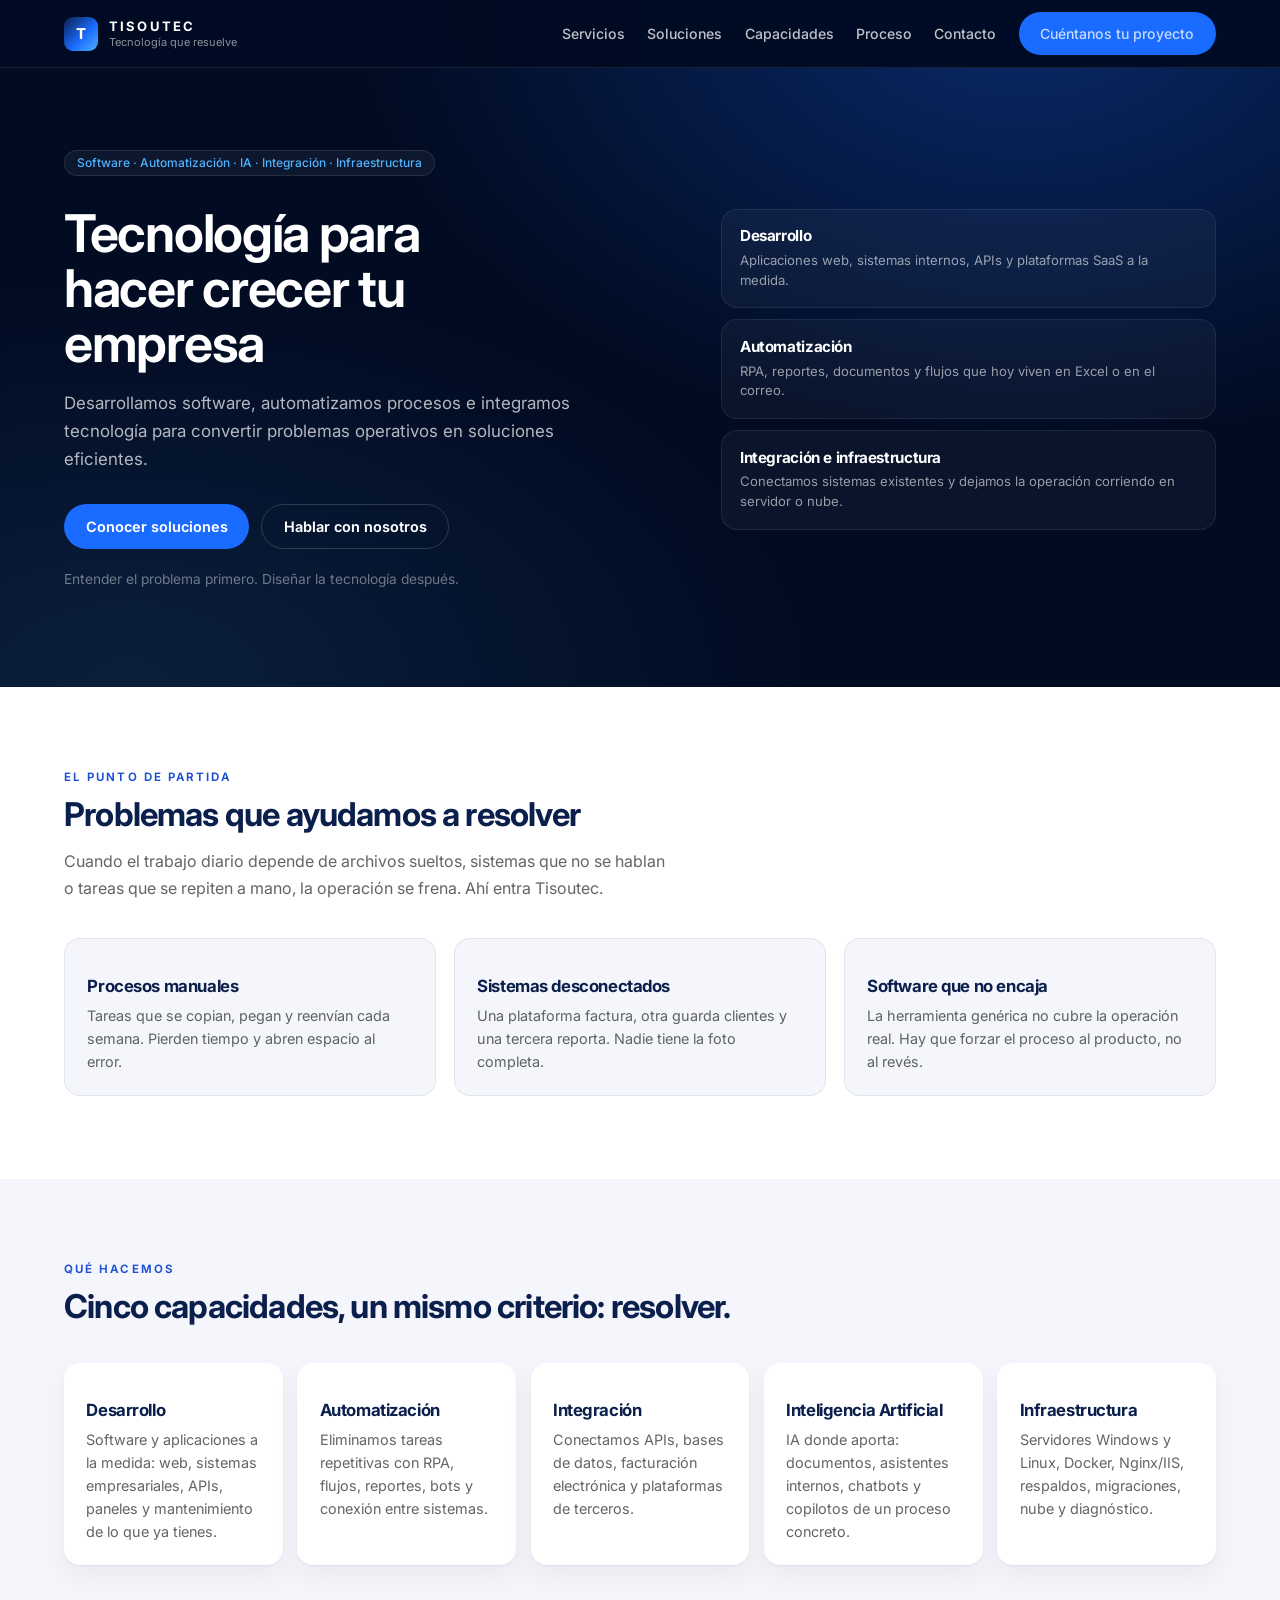
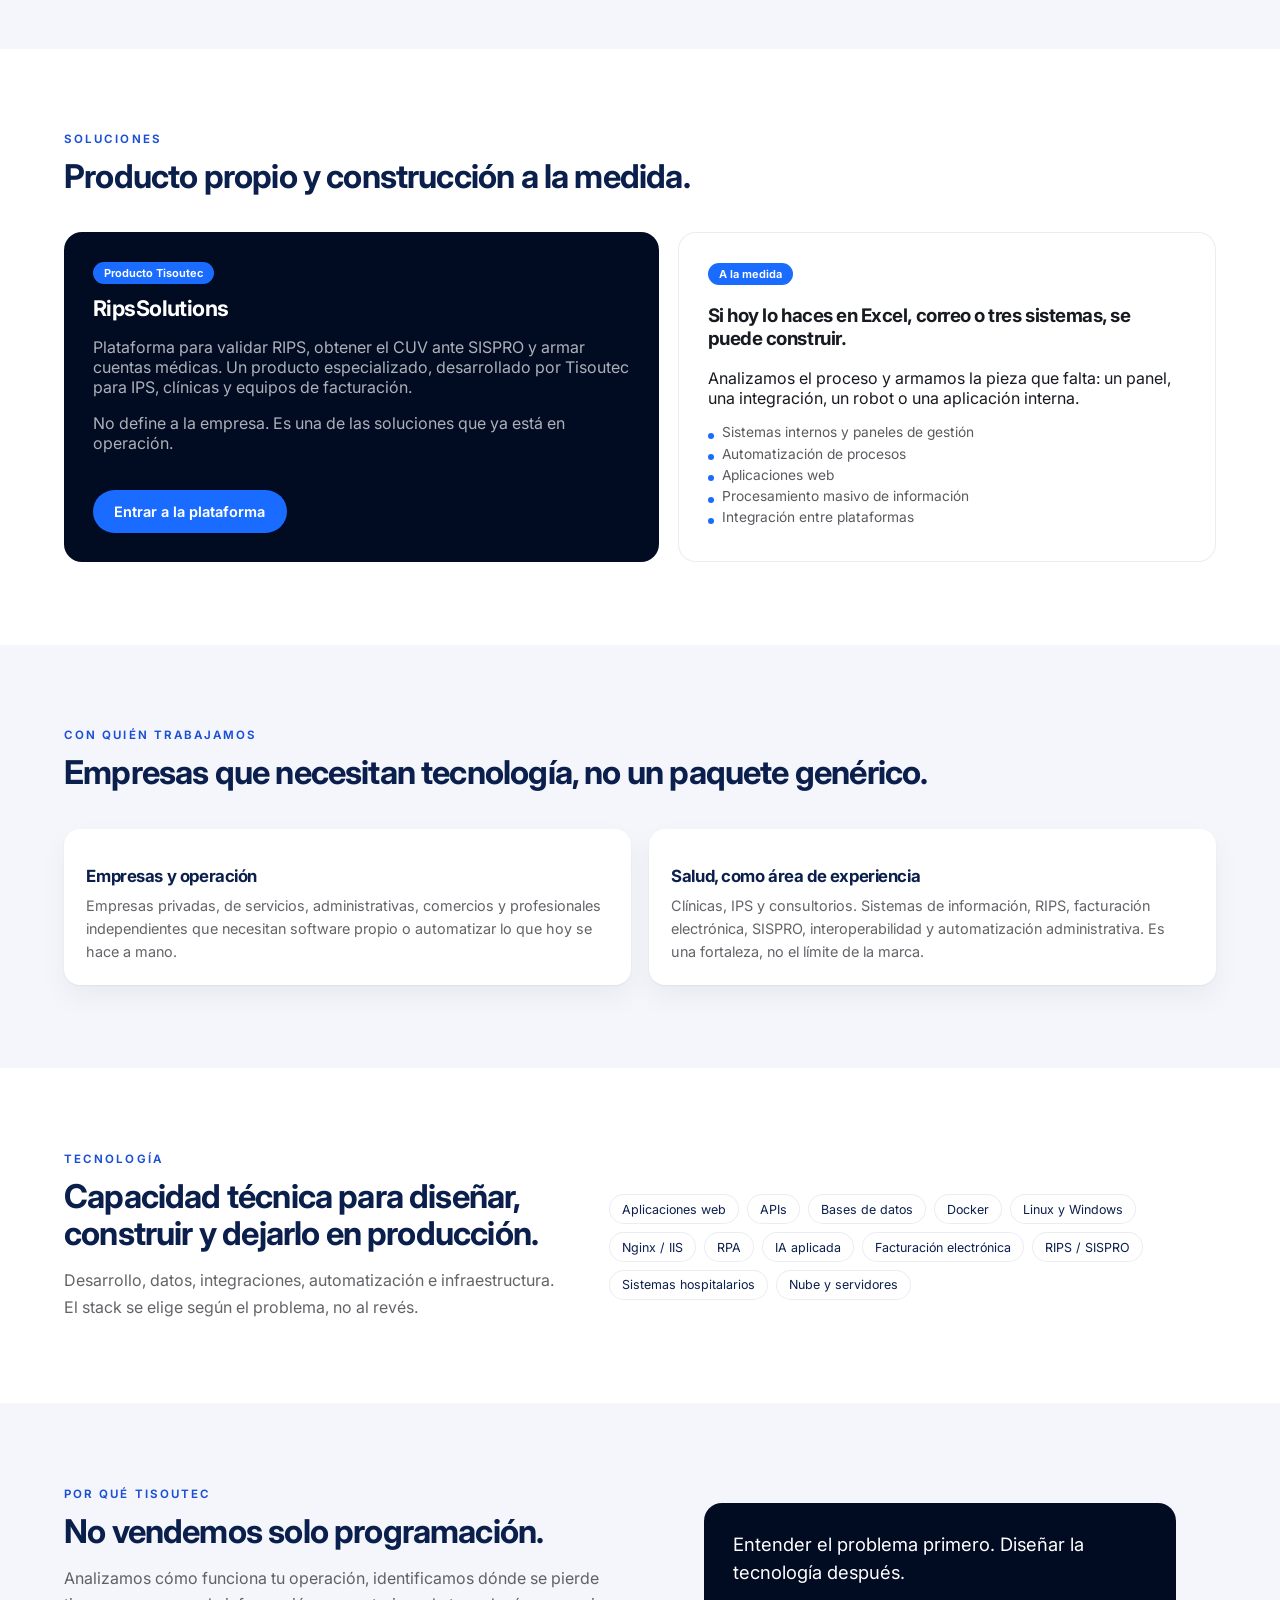
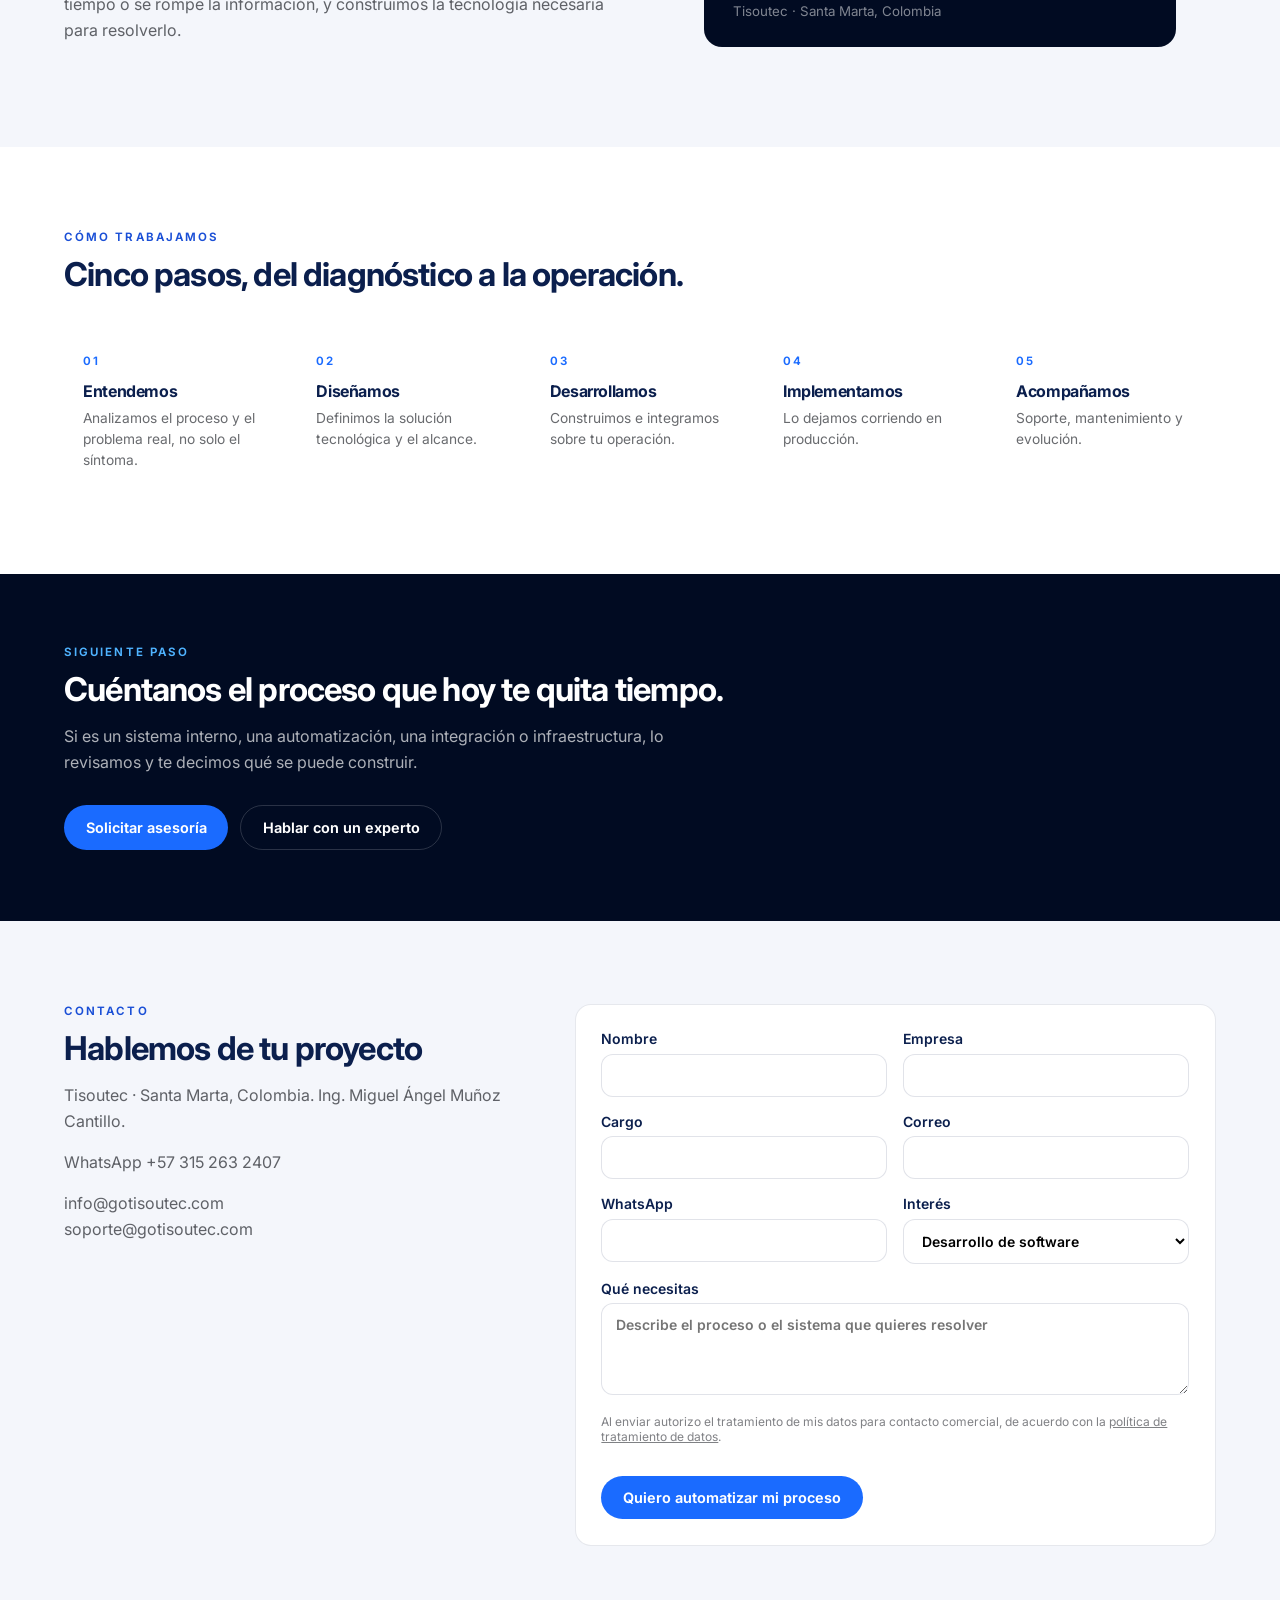
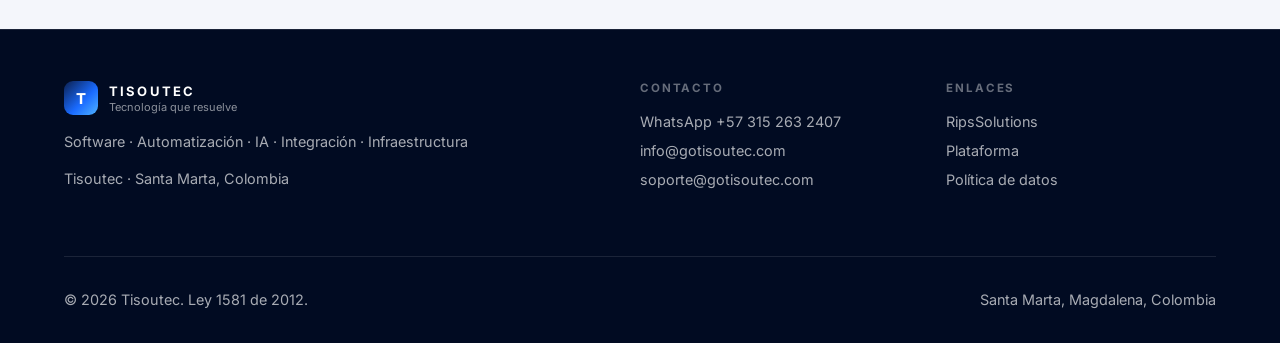
==== commit c9a4550d: "Index Tisoutec: tecnología empresarial, RipsSolutions como producto" ====
--- a/index.html
+++ b/index.html
@@ -1,117 +1,201 @@
 <!DOCTYPE html>
 <html lang="es-CO">
 <head>
-<meta charset="utf-8">
-<meta name="viewport" content="width=device-width, initial-scale=1">
-<title>Tisoutec | Tecnología que resuelve</title>
-<meta name="description" content="Tisoutec desarrolla software, automatiza procesos, integra sistemas e implementa infraestructura para empresas.">
-<meta name="theme-color" content="#010b22">
-<link rel="stylesheet" href="assets/styles.css">
-<link href="https://fonts.googleapis.com/css2?family=Inter:wght@400;500;600;700&display=swap" rel="stylesheet">
+  <meta charset="utf-8">
+  <meta name="viewport" content="width=device-width, initial-scale=1">
+  <title>Tisoutec | Tecnología que resuelve</title>
+  <meta name="description" content="Tisoutec desarrolla software, automatiza procesos, integra sistemas e implementa infraestructura tecnológica para empresas. Experiencia particular en el sector salud.">
+  <meta name="theme-color" content="#010b22">
+  <link rel="icon" href="https://ripssolutions.com/Logop.png">
+  <link rel="preconnect" href="https://fonts.googleapis.com">
+  <link rel="preconnect" href="https://fonts.gstatic.com" crossorigin>
+  <link href="https://fonts.googleapis.com/css2?family=Inter:wght@400;500;600;700&display=swap" rel="stylesheet">
+  <link rel="stylesheet" href="assets/styles.css">
 </head>
 <body>
-<header class="header"><div class="wrap">
-<a class="brand" href="index.html"><span class="mark">T</span><span><strong>TISOUTEC</strong><small>Tecnología que resuelve</small></span></a>
-<nav class="nav">
-<a href="#servicios">Servicios</a><a href="#soluciones">Soluciones</a><a href="#capacidades">Capacidades</a><a href="#proceso">Proceso</a><a href="#contacto">Contacto</a>
-<a class="btn btn-primary" href="#contacto">Cuéntanos tu proyecto</a>
-</nav>
-<button class="menu-btn" type="button" aria-label="Abrir menú">☰</button>
-</div></header>
-<div class="mobile-nav" id="menu-movil">
-<a href="#servicios">Servicios</a><a href="#soluciones">Soluciones</a><a href="#contacto">Contacto</a>
-<a class="btn btn-primary" href="#contacto">Cuéntanos tu proyecto</a>
-</div>
-<main>
-<section class="hero"><div class="wrap">
-<div>
-<p class="eyebrow">Software · Automatización · IA · Integración · Infraestructura</p>
-<h1>Tecnología para hacer crecer tu empresa</h1>
-<p class="sub">Desarrollamos software, automatizamos procesos e integramos tecnología para convertir problemas operativos en soluciones eficientes.</p>
-<div class="hero-cta">
-<a class="btn btn-primary" href="#soluciones">Conocer soluciones</a>
-<a class="btn btn-ghost" href="#contacto">Hablar con nosotros</a>
-</div>
-<p class="hint">Entender el problema primero. Diseñar la tecnología después.</p>
-</div>
-<div class="stack">
-<article><h3>Desarrollo</h3><p>Aplicaciones web, sistemas internos, APIs y plataformas SaaS a la medida.</p></article>
-<article><h3>Automatización</h3><p>RPA, reportes, documentos y flujos que hoy viven en Excel o en el correo.</p></article>
-<article><h3>Integración e infraestructura</h3><p>Conectamos sistemas existentes y dejamos la operación corriendo en servidor o nube.</p></article>
-</div></div></section>
-<section class="section"><div class="wrap">
-<p class="kicker">El punto de partida</p>
-<h2>Problemas que ayudamos a resolver</h2>
-<div class="grid-3">
-<article class="card"><h3>Procesos manuales</h3><p>Tareas que se copian y reenvían cada semana.</p></article>
-<article class="card"><h3>Sistemas desconectados</h3><p>Plataformas que no se hablan y nadie tiene la foto completa.</p></article>
-<article class="card"><h3>Software que no encaja</h3><p>La herramienta genérica no cubre la operación real.</p></article>
-</div></div></section>
-<section class="section bg-mist" id="servicios"><div class="wrap">
-<p class="kicker">Qué hacemos</p>
-<h2>Cinco capacidades, un mismo criterio: resolver.</h2>
-<div class="grid-5">
-<article class="card white"><h3>Desarrollo</h3><p>Software y aplicaciones a la medida.</p></article>
-<article class="card white"><h3>Automatización</h3><p>RPA, flujos, reportes y bots.</p></article>
-<article class="card white"><h3>Integración</h3><p>APIs, datos y plataformas de terceros.</p></article>
-<article class="card white"><h3>Inteligencia Artificial</h3><p>IA donde aporta valor al proceso.</p></article>
-<article class="card white"><h3>Infraestructura</h3><p>Servidores, Docker, nube y soporte.</p></article>
-</div></div></section>
-<section class="section" id="soluciones"><div class="wrap">
-<p class="kicker">Soluciones</p>
-<h2>Producto propio y construcción a la medida.</h2>
-<div class="product">
-<article class="product-main"><span class="badge">Producto Tisoutec</span><h3>RipsSolutions</h3><p>Plataforma para validar RIPS, obtener el CUV y armar cuentas médicas. Un producto de Tisoutec, no el nombre de la empresa.</p><a class="btn btn-primary" href="https://app.ripssolutions.com/">Entrar a la plataforma</a></article>
-<article class="product-side"><span class="badge">A la medida</span><h3>Si hoy lo haces en Excel, se puede construir.</h3><p>Paneles, integraciones, robots y aplicaciones internas.</p></article>
-</div></div></section>
-<section class="section bg-mist"><div class="wrap">
-<p class="kicker">Con quién trabajamos</p>
-<h2>Empresas que necesitan tecnología, no un paquete genérico.</h2>
-<div class="grid-2">
-<article class="card white"><h3>Empresas y operación</h3><p>Privadas, servicios, comercios y profesionales independientes.</p></article>
-<article class="card white"><h3>Salud, como área de experiencia</h3><p>IPS, clínicas y consultorios. Fortaleza, no el límite de la marca.</p></article>
-</div></div></section>
-<section class="section" id="capacidades"><div class="wrap split">
-<div><p class="kicker">Tecnología</p><h2>Capacidad técnica para dejarlo en producción.</h2></div>
-<div class="caps"><span>Aplicaciones web</span><span>APIs</span><span>Bases de datos</span><span>Docker</span><span>Linux y Windows</span><span>RPA</span><span>IA aplicada</span><span>RIPS / SISPRO</span><span>Nube y servidores</span></div>
-</div></section>
-<section class="section bg-mist"><div class="wrap why">
-<div><p class="kicker">Por qué Tisoutec</p><h2>No vendemos solo programación.</h2><p class="lead">Analizamos la operación y construimos la tecnología necesaria para resolverla.</p></div>
-<blockquote class="quote"><p>Entender el problema primero. Diseñar la tecnología después.</p><small>Tisoutec · Santa Marta, Colombia</small></blockquote>
-</div></section>
-<section class="section" id="proceso"><div class="wrap">
-<p class="kicker">Cómo trabajamos</p>
-<h2>Cinco pasos, del diagnóstico a la operación.</h2>
-<div class="steps">
-<article class="step"><span class="step-n">01</span><h3>Entendemos</h3><p>El proceso y el problema real.</p></article>
-<article class="step"><span class="step-n">02</span><h3>Diseñamos</h3><p>La solución y el alcance.</p></article>
-<article class="step"><span class="step-n">03</span><h3>Desarrollamos</h3><p>Construimos e integramos.</p></article>
-<article class="step"><span class="step-n">04</span><h3>Implementamos</h3><p>Lo dejamos en producción.</p></article>
-<article class="step"><span class="step-n">05</span><h3>Acompañamos</h3><p>Soporte y evolución.</p></article>
-</div></div></section>
-<section class="cta-band"><div class="wrap">
-<h2>Cuéntanos el proceso que hoy te quita tiempo.</h2>
-<div class="hero-cta">
-<a class="btn btn-primary" href="#contacto">Solicitar asesoría</a>
-<a class="btn btn-ghost" href="https://wa.me/573152632407">Hablar con un experto</a>
-</div></div></section>
-<section class="section bg-mist" id="contacto"><div class="wrap contact">
-<div><p class="kicker">Contacto</p><h2>Hablemos de tu proyecto</h2>
-<p class="lead">WhatsApp <a href="https://wa.me/573152632407">+57 315 263 2407</a></p>
-<p class="lead">info@gotisoutec.com</p></div>
-<form class="form" id="contacto-form">
-<div class="fields">
-<label>Nombre<input name="nombre" required></label>
-<label>Empresa<input name="empresa" required></label>
-<label>Correo<input name="correo" type="email" required></label>
-<label>WhatsApp<input name="whatsapp" type="tel"></label>
-<label class="span-2">Interés<select name="interes"><option>Desarrollo de software</option><option>Automatización / RPA</option><option>Integración</option><option>IA</option><option>Infraestructura</option><option>RipsSolutions / salud</option></select></label>
-</div>
-<button class="btn btn-primary" type="submit" style="margin-top:1rem">Quiero automatizar mi proceso</button>
-</form></div></section>
-</main>
-<footer class="footer"><div class="wrap legal"><p>© 2026 Tisoutec</p><p>Santa Marta, Colombia</p></div></footer>
-<a class="wa" href="https://wa.me/573152632407" aria-label="WhatsApp">WA</a>
-<script src="assets/config.js"></script>
-<script src="assets/app.js"></script>
-</body></html>
+  <header class="header">
+    <div class="wrap">
+      <a class="brand" href="index.html" aria-label="Tisoutec inicio">
+        <span class="mark" aria-hidden="true">T</span>
+        <span><strong>TISOUTEC</strong><small>Tecnología que resuelve</small></span>
+      </a>
+      <nav class="nav" aria-label="Principal">
+        <a href="#servicios">Servicios</a>
+        <a href="#soluciones">Soluciones</a>
+        <a href="#capacidades">Capacidades</a>
+        <a href="#proceso">Proceso</a>
+        <a href="#contacto">Contacto</a>
+        <a class="btn btn-primary" href="#contacto">Cuéntanos tu proyecto</a>
+      </nav>
+      <button class="menu-btn" type="button" aria-expanded="false" aria-controls="menu-movil" aria-label="Abrir menú">
+        <svg width="22" height="22" viewBox="0 0 24 24" fill="none" stroke="currentColor" stroke-width="1.7" aria-hidden="true"><path d="M4 7h16M4 12h16M4 17h16"/></svg>
+      </button>
+    </div>
+  </header>
+  <div class="mobile-nav" id="menu-movil">
+    <nav aria-label="Móvil">
+      <a href="#servicios">Servicios</a>
+      <a href="#soluciones">Soluciones</a>
+      <a href="#capacidades">Capacidades</a>
+      <a href="#proceso">Proceso</a>
+      <a href="#contacto">Contacto</a>
+      <a class="btn btn-primary" href="#contacto">Cuéntanos tu proyecto</a>
+    </nav>
+  </div>
+  <main>
+    <section class="hero" id="inicio">
+      <div class="wrap">
+        <div>
+          <p class="eyebrow">Software · Automatización · IA · Integración · Infraestructura</p>
+          <h1>Tecnología para hacer crecer tu empresa</h1>
+          <p class="sub">Desarrollamos software, automatizamos procesos e integramos tecnología para convertir problemas operativos en soluciones eficientes.</p>
+          <div class="hero-cta">
+            <a class="btn btn-primary" href="#soluciones">Conocer soluciones</a>
+            <a class="btn btn-ghost" href="#contacto">Hablar con nosotros</a>
+          </div>
+          <p class="hint">Entender el problema primero. Diseñar la tecnología después.</p>
+        </div>
+        <div class="stack" aria-hidden="true">
+          <article><h3>Desarrollo</h3><p>Aplicaciones web, sistemas internos, APIs y plataformas SaaS a la medida.</p></article>
+          <article><h3>Automatización</h3><p>RPA, reportes, documentos y flujos que hoy viven en Excel o en el correo.</p></article>
+          <article><h3>Integración e infraestructura</h3><p>Conectamos sistemas existentes y dejamos la operación corriendo en servidor o nube.</p></article>
+        </div>
+      </div>
+    </section>
+    <section class="section" id="problemas"><div class="wrap">
+      <p class="kicker">El punto de partida</p>
+      <h2>Problemas que ayudamos a resolver</h2>
+      <p class="lead">Cuando el trabajo diario depende de archivos sueltos, sistemas que no se hablan o tareas que se repiten a mano, la operación se frena. Ahí entra Tisoutec.</p>
+      <div class="grid-3">
+        <article class="card"><h3>Procesos manuales</h3><p>Tareas que se copian, pegan y reenvían cada semana. Pierden tiempo y abren espacio al error.</p></article>
+        <article class="card"><h3>Sistemas desconectados</h3><p>Una plataforma factura, otra guarda clientes y una tercera reporta. Nadie tiene la foto completa.</p></article>
+        <article class="card"><h3>Software que no encaja</h3><p>La herramienta genérica no cubre la operación real. Hay que forzar el proceso al producto, no al revés.</p></article>
+      </div>
+    </div></section>
+    <section class="section bg-mist" id="servicios"><div class="wrap">
+      <p class="kicker">Qué hacemos</p>
+      <h2>Cinco capacidades, un mismo criterio: resolver.</h2>
+      <div class="grid-5">
+        <article class="card white"><h3>Desarrollo</h3><p>Software y aplicaciones a la medida: web, sistemas empresariales, APIs, paneles y mantenimiento de lo que ya tienes.</p></article>
+        <article class="card white"><h3>Automatización</h3><p>Eliminamos tareas repetitivas con RPA, flujos, reportes, bots y conexión entre sistemas.</p></article>
+        <article class="card white"><h3>Integración</h3><p>Conectamos APIs, bases de datos, facturación electrónica y plataformas de terceros.</p></article>
+        <article class="card white"><h3>Inteligencia Artificial</h3><p>IA donde aporta: documentos, asistentes internos, chatbots y copilotos de un proceso concreto.</p></article>
+        <article class="card white"><h3>Infraestructura</h3><p>Servidores Windows y Linux, Docker, Nginx/IIS, respaldos, migraciones, nube y diagnóstico.</p></article>
+      </div>
+    </div></section>
+    <section class="section" id="soluciones"><div class="wrap">
+      <p class="kicker">Soluciones</p>
+      <h2>Producto propio y construcción a la medida.</h2>
+      <div class="product">
+        <article class="product-main">
+          <span class="badge">Producto Tisoutec</span>
+          <h3>RipsSolutions</h3>
+          <p>Plataforma para validar RIPS, obtener el CUV ante SISPRO y armar cuentas médicas. Un producto especializado, desarrollado por Tisoutec para IPS, clínicas y equipos de facturación.</p>
+          <p>No define a la empresa. Es una de las soluciones que ya está en operación.</p>
+          <a class="btn btn-primary" href="https://app.ripssolutions.com/" style="margin-top:1.3rem">Entrar a la plataforma</a>
+        </article>
+        <article class="product-side">
+          <span class="badge">A la medida</span>
+          <h3>Si hoy lo haces en Excel, correo o tres sistemas, se puede construir.</h3>
+          <p>Analizamos el proceso y armamos la pieza que falta: un panel, una integración, un robot o una aplicación interna.</p>
+          <ul class="list">
+            <li>Sistemas internos y paneles de gestión</li>
+            <li>Automatización de procesos</li>
+            <li>Aplicaciones web</li>
+            <li>Procesamiento masivo de información</li>
+            <li>Integración entre plataformas</li>
+          </ul>
+        </article>
+      </div>
+    </div></section>
+    <section class="section bg-mist" id="sectores"><div class="wrap">
+      <p class="kicker">Con quién trabajamos</p>
+      <h2>Empresas que necesitan tecnología, no un paquete genérico.</h2>
+      <div class="grid-2">
+        <article class="card white"><h3>Empresas y operación</h3><p>Empresas privadas, de servicios, administrativas, comercios y profesionales independientes que necesitan software propio o automatizar lo que hoy se hace a mano.</p></article>
+        <article class="card white"><h3>Salud, como área de experiencia</h3><p>Clínicas, IPS y consultorios. Sistemas de información, RIPS, facturación electrónica, SISPRO, interoperabilidad y automatización administrativa. Es una fortaleza, no el límite de la marca.</p></article>
+      </div>
+    </div></section>
+    <section class="section" id="capacidades"><div class="wrap split">
+      <div>
+        <p class="kicker">Tecnología</p>
+        <h2>Capacidad técnica para diseñar, construir y dejarlo en producción.</h2>
+        <p class="lead">Desarrollo, datos, integraciones, automatización e infraestructura. El stack se elige según el problema, no al revés.</p>
+      </div>
+      <div class="caps">
+        <span>Aplicaciones web</span><span>APIs</span><span>Bases de datos</span><span>Docker</span><span>Linux y Windows</span><span>Nginx / IIS</span><span>RPA</span><span>IA aplicada</span><span>Facturación electrónica</span><span>RIPS / SISPRO</span><span>Sistemas hospitalarios</span><span>Nube y servidores</span>
+      </div>
+    </div></section>
+    <section class="section bg-mist" id="diferencial"><div class="wrap why">
+      <div>
+        <p class="kicker">Por qué Tisoutec</p>
+        <h2>No vendemos solo programación.</h2>
+        <p class="lead">Analizamos cómo funciona tu operación, identificamos dónde se pierde tiempo o se rompe la información, y construimos la tecnología necesaria para resolverlo.</p>
+      </div>
+      <blockquote class="quote">
+        <p>Entender el problema primero. Diseñar la tecnología después.</p>
+        <small>Tisoutec · Santa Marta, Colombia</small>
+      </blockquote>
+    </div></section>
+    <section class="section" id="proceso"><div class="wrap">
+      <p class="kicker">Cómo trabajamos</p>
+      <h2>Cinco pasos, del diagnóstico a la operación.</h2>
+      <div class="steps">
+        <article class="step"><span class="step-n">01</span><h3>Entendemos</h3><p>Analizamos el proceso y el problema real, no solo el síntoma.</p></article>
+        <article class="step"><span class="step-n">02</span><h3>Diseñamos</h3><p>Definimos la solución tecnológica y el alcance.</p></article>
+        <article class="step"><span class="step-n">03</span><h3>Desarrollamos</h3><p>Construimos e integramos sobre tu operación.</p></article>
+        <article class="step"><span class="step-n">04</span><h3>Implementamos</h3><p>Lo dejamos corriendo en producción.</p></article>
+        <article class="step"><span class="step-n">05</span><h3>Acompañamos</h3><p>Soporte, mantenimiento y evolución.</p></article>
+      </div>
+    </div></section>
+    <section class="cta-band"><div class="wrap">
+      <p class="kicker" style="color:var(--accent-light)">Siguiente paso</p>
+      <h2>Cuéntanos el proceso que hoy te quita tiempo.</h2>
+      <p class="lead">Si es un sistema interno, una automatización, una integración o infraestructura, lo revisamos y te decimos qué se puede construir.</p>
+      <div class="hero-cta">
+        <a class="btn btn-primary" href="#contacto">Solicitar asesoría</a>
+        <a class="btn btn-ghost" href="https://wa.me/573152632407">Hablar con un experto</a>
+      </div>
+    </div></section>
+    <section class="section bg-mist" id="contacto"><div class="wrap contact">
+      <div>
+        <p class="kicker">Contacto</p>
+        <h2>Hablemos de tu proyecto</h2>
+        <p class="lead">Tisoutec · Santa Marta, Colombia. Ing. Miguel Ángel Muñoz Cantillo.</p>
+        <p class="lead">WhatsApp <a href="https://wa.me/573152632407">+57 315 263 2407</a></p>
+        <p class="lead"><a href="mailto:info@gotisoutec.com">info@gotisoutec.com</a><br><a href="mailto:soporte@gotisoutec.com">soporte@gotisoutec.com</a></p>
+      </div>
+      <form class="form" id="contacto-form">
+        <div class="fields">
+          <label>Nombre<input name="nombre" required></label>
+          <label>Empresa<input name="empresa" required></label>
+          <label>Cargo<input name="cargo"></label>
+          <label>Correo<input name="correo" type="email" required></label>
+          <label>WhatsApp<input name="whatsapp" type="tel"></label>
+          <label>Interés<select name="interes"><option>Desarrollo de software</option><option>Automatización / RPA</option><option>Integración de sistemas</option><option>Inteligencia Artificial</option><option>Infraestructura</option><option>RipsSolutions / salud</option></select></label>
+          <label class="span-2">Qué necesitas<textarea name="mensaje" placeholder="Describe el proceso o el sistema que quieres resolver"></textarea></label>
+        </div>
+        <div class="hp" aria-hidden="true"><label>Sitio web<input name="company_website" tabindex="-1" autocomplete="off"></label></div>
+        <p class="consent">Al enviar autorizo el tratamiento de mis datos para contacto comercial, de acuerdo con la <a href="privacidad.html">política de tratamiento de datos</a>.</p>
+        <p class="form-msg" role="alert"></p>
+        <button class="btn btn-primary" type="submit" style="margin-top:1rem">Quiero automatizar mi proceso</button>
+      </form>
+    </div></section>
+  </main>
+  <footer class="footer">
+    <div class="wrap footer-grid">
+      <div>
+        <a class="brand" href="index.html"><span class="mark" aria-hidden="true">T</span><span><strong>TISOUTEC</strong><small>Tecnología que resuelve</small></span></a>
+        <p style="margin-top:1rem">Software · Automatización · IA · Integración · Infraestructura</p>
+        <p>Tisoutec · Santa Marta, Colombia</p>
+      </div>
+      <div><h4>Contacto</h4><ul><li><a href="https://wa.me/573152632407">WhatsApp +57 315 263 2407</a></li><li><a href="mailto:info@gotisoutec.com">info@gotisoutec.com</a></li><li><a href="mailto:soporte@gotisoutec.com">soporte@gotisoutec.com</a></li></ul></div>
+      <div><h4>Enlaces</h4><ul><li><a href="#soluciones">RipsSolutions</a></li><li><a href="https://app.ripssolutions.com/">Plataforma</a></li><li><a href="privacidad.html">Política de datos</a></li></ul></div>
+    </div>
+    <div class="wrap legal"><p>© 2026 Tisoutec. Ley 1581 de 2012.</p><p>Santa Marta, Magdalena, Colombia</p></div>
+  </footer>
+  <a class="wa" href="https://wa.me/573152632407" aria-label="Escribir por WhatsApp"><svg width="26" height="26" viewBox="0 0 24 24" fill="none" stroke="currentColor" stroke-width="1.5" aria-hidden="true"><path d="M20 11.5A8.5 8.5 0 1 1 8.2 4.7 8.5 8.5 0 0 1 20 11.5Z"/></svg></a>
+  <script src="assets/config.js"></script>
+  <script src="assets/app.js"></script>
+</body>
+</html>
--- a/assets/styles.css
+++ b/assets/styles.css
@@ -1 +1 @@
-:root{--navy:#010b22;--navy-800:#0b1f4d;--accent:#1a6bff;--accent-deep:#1a4fd6;--accent-light:#4fb3ff;--ink:#171a20;--mist:#f4f6fb;--white:#fff;--max:72rem}*{box-sizing:border-box}html{scroll-behavior:smooth}body{margin:0;font-family:Inter,ui-sans-serif,system-ui,sans-serif;color:var(--ink);background:#fff;-webkit-font-smoothing:antialiased}img{max-width:100%;display:block}a{color:inherit;text-decoration:none}button,input,select,textarea{font:inherit}:focus-visible{outline:2px solid var(--accent);outline-offset:3px}.wrap{width:min(var(--max),calc(100% - 2.5rem));margin-inline:auto}.section{padding:5.2rem 0}.kicker{margin:0;font-size:.72rem;font-weight:650;letter-spacing:.18em;text-transform:uppercase;color:var(--accent-deep)}h1,h2,h3{letter-spacing:-.025em}h2{margin:.75rem 0 0;font-size:clamp(1.7rem,3vw,2.05rem);color:var(--navy-800);line-height:1.15}.lead{margin:.9rem 0 0;color:rgba(23,26,32,.68);line-height:1.65;max-width:38rem}.btn{display:inline-flex;align-items:center;justify-content:center;gap:.5rem;border-radius:999px;padding:.82rem 1.35rem;font-size:.9rem;font-weight:650;border:0;cursor:pointer}.btn-primary{background:var(--accent);color:#fff}.btn-primary:hover{background:var(--accent-deep)}.btn-ghost{background:transparent;color:#fff;border:1px solid rgba(255,255,255,.16)}.btn-dark{background:var(--navy);color:#fff}.header{position:fixed;inset:0 0 auto;z-index:50;height:68px;display:flex;align-items:center;background:rgba(1,11,34,.94);border-bottom:1px solid rgba(255,255,255,.1)}.header .wrap{display:flex;align-items:center;justify-content:space-between}.brand{display:flex;align-items:center;gap:.7rem;color:#fff}.mark{width:34px;height:34px;border-radius:9px;display:grid;place-items:center;background:linear-gradient(135deg,#0b1f4d,#1a6bff 58%,#4fb3ff);color:#fff;font-weight:750;font-size:15px}.brand strong{display:block;font-size:13px;letter-spacing:.16em}.brand small{display:block;color:rgba(255,255,255,.55);font-size:11px;margin-top:1px}.nav{display:flex;align-items:center;gap:1.4rem}.nav a{color:rgba(255,255,255,.75);font-size:.88rem;font-weight:500}.menu-btn{display:none;width:40px;height:40px;border:0;background:transparent;color:#fff}.mobile-nav{display:none;background:var(--navy);border-top:1px solid rgba(255,255,255,.1);padding:1rem 1.25rem}.mobile-nav a{display:block;color:#fff;padding:.75rem .4rem}.mobile-nav .btn{width:100%;margin-top:.6rem}.hero{position:relative;background:var(--navy);color:#fff;padding:8.6rem 0 5.4rem;overflow:hidden}.hero::before{content:"";position:absolute;inset:0;background:radial-gradient(ellipse at 80% 0%,rgba(26,107,255,.32),transparent 46%),radial-gradient(ellipse at 10% 100%,rgba(79,179,255,.12),transparent 42%);pointer-events:none}.hero .wrap{position:relative;display:grid;grid-template-columns:1.1fr .9fr;gap:3.2rem;align-items:center}.eyebrow{display:inline-flex;border:1px solid rgba(255,255,255,.1);background:rgba(255,255,255,.05);color:var(--accent-light);border-radius:999px;padding:.28rem .75rem;font-size:.75rem}.hero h1{margin:1.15rem 0 0;font-size:clamp(2.05rem,4.8vw,3.25rem);line-height:1.06;font-weight:650;max-width:14ch}.hero .sub{margin:1.2rem 0 0;color:rgba(255,255,255,.7);font-size:1.06rem;line-height:1.65;max-width:34rem}.hero-cta{display:flex;flex-wrap:wrap;gap:.75rem;margin-top:1.85rem}.hero .hint{margin-top:1.35rem;color:rgba(255,255,255,.42);font-size:.86rem}.stack{display:grid;gap:.7rem}.stack article{background:rgba(255,255,255,.04);border:1px solid rgba(255,255,255,.08);border-radius:16px;padding:1.05rem 1.15rem}.stack h3{margin:0;font-size:.95rem;color:#fff}.stack p{margin:.35rem 0 0;font-size:.82rem;color:rgba(255,255,255,.58)}.bg-mist{background:var(--mist)}.grid-3{display:grid;grid-template-columns:repeat(3,1fr);gap:1.1rem;margin-top:2.3rem}.grid-5{display:grid;grid-template-columns:repeat(5,1fr);gap:.9rem;margin-top:2.3rem}.grid-2{display:grid;grid-template-columns:1fr 1fr;gap:1.1rem;margin-top:2.3rem}.card{background:var(--mist);border:1px solid rgba(11,31,77,.08);border-radius:16px;padding:1.4rem;height:100%}.card.white{background:#fff;border:0;box-shadow:0 12px 28px rgba(1,11,34,.05)}.card h3{margin:.9rem 0 0;font-size:1.05rem;color:var(--navy-800)}.card p{margin:.5rem 0 0;color:rgba(23,26,32,.68);font-size:.9rem;line-height:1.6}.list{list-style:none;margin:1rem 0 0;padding:0}.list li{font-size:.86rem;margin:.32rem 0;padding-left:.9rem;position:relative}.list li::before{content:"";position:absolute;left:0;top:.55rem;width:6px;height:6px;border-radius:50%;background:var(--accent)}.product{display:grid;grid-template-columns:1.05fr .95fr;gap:1.2rem;margin-top:2.3rem}.product-main{background:var(--navy);color:#fff;border-radius:18px;padding:1.8rem}.product-main h3{margin:.7rem 0 0;font-size:1.35rem;color:#fff}.product-main p{color:rgba(255,255,255,.68)}.product-side{background:#fff;border:1px solid rgba(11,31,77,.08);border-radius:18px;padding:1.8rem}.badge{display:inline-flex;background:var(--accent);color:#fff;border-radius:999px;font-size:11px;font-weight:650;padding:.25rem .7rem}.split{display:grid;grid-template-columns:.9fr 1.1fr;gap:3rem;align-items:center}.caps{display:flex;flex-wrap:wrap;gap:.5rem;margin-top:1.4rem}.caps span{background:#fff;border:1px solid rgba(11,31,77,.08);border-radius:999px;padding:.4rem .75rem;font-size:.78rem;color:var(--navy-800)}.why{display:grid;grid-template-columns:1fr 1fr;gap:3rem}.quote{background:var(--navy);color:#fff;border-radius:18px;padding:1.8rem}.quote p{margin:0;font-size:1.15rem;line-height:1.5;color:#fff}.quote small{display:block;margin-top:1rem;color:rgba(255,255,255,.5)}.steps{display:grid;grid-template-columns:repeat(5,1fr);gap:.9rem;margin-top:2.3rem}.step{background:#fff;border-radius:16px;padding:1.2rem}.step-n{font-size:.72rem;font-weight:650;letter-spacing:.16em;color:var(--accent)}.step h3{margin:.7rem 0 0;font-size:1rem;color:var(--navy-800)}.step p{margin:.45rem 0 0;font-size:.86rem;color:rgba(23,26,32,.65)}.cta-band{background:var(--navy);color:#fff;padding:4.4rem 0}.cta-band h2{color:#fff}.cta-band .lead{color:rgba(255,255,255,.68)}.contact{display:grid;grid-template-columns:.85fr 1.15fr;gap:2.3rem}.form{background:#fff;border:1px solid rgba(11,31,77,.1);border-radius:16px;padding:1.6rem}.fields{display:grid;grid-template-columns:1fr 1fr;gap:1rem}label{display:block;font-size:.875rem;font-weight:600;color:var(--navy-800)}input,select,textarea{width:100%;margin-top:.4rem;border:1px solid rgba(11,31,77,.12);border-radius:12px;padding:.75rem .85rem}.span-2{grid-column:1/-1}.consent{margin:1rem 0 0;font-size:.75rem;color:rgba(23,26,32,.55)}.hp{position:absolute;left:-9999px;height:0;width:0;overflow:hidden}.thanks{text-align:center}.footer{background:var(--navy);color:#fff;border-top:1px solid rgba(255,255,255,.1)}.footer-grid{display:grid;grid-template-columns:2fr 1fr 1fr;gap:2.3rem;padding:3.2rem 0}.footer p,.footer li{color:rgba(255,255,255,.66);font-size:.9rem}.footer h4{margin:0 0 1rem;font-size:.72rem;letter-spacing:.16em;text-transform:uppercase;color:rgba(255,255,255,.4)}.footer ul{list-style:none;margin:0;padding:0}.legal{border-top:1px solid rgba(255,255,255,.1);display:flex;justify-content:space-between;padding:1.1rem 0;color:rgba(255,255,255,.4);font-size:.75rem}.wa{position:fixed;right:1.15rem;bottom:1.15rem;z-index:40;width:56px;height:56px;border-radius:50%;background:var(--accent);color:#fff;display:none;place-items:center}@media(max-width:980px){.hero .wrap,.product,.split,.why,.contact,.footer-grid{grid-template-columns:1fr}.grid-5,.steps{grid-template-columns:1fr 1fr}.nav{display:none}.menu-btn{display:grid;place-items:center}.mobile-nav.open{display:block}}@media(max-width:720px){.grid-3,.grid-2,.fields,.steps,.grid-5{grid-template-columns:1fr}.hero{padding-top:7.2rem}.wa{display:grid}.legal{flex-direction:column}}+:root{--navy:#010b22;--navy-800:#0b1f4d;--accent:#1a6bff;--accent-deep:#1a4fd6;--accent-light:#4fb3ff;--ink:#171a20;--mist:#f4f6fb;--white:#fff;--max:72rem}*,*::before,*::after{box-sizing:border-box}html{scroll-behavior:smooth}body{margin:0;font-family:Inter,ui-sans-serif,system-ui,sans-serif;color:var(--ink);background:#fff;-webkit-font-smoothing:antialiased}img{max-width:100%;display:block}a{color:inherit;text-decoration:none}button,input,select,textarea{font:inherit}:focus-visible{outline:2px solid var(--accent);outline-offset:3px}.wrap{width:min(var(--max),calc(100% - 2.5rem));margin-inline:auto}.section{padding:5.2rem 0}.kicker{margin:0;font-size:.72rem;font-weight:650;letter-spacing:.18em;text-transform:uppercase;color:var(--accent-deep)}h1,h2,h3{letter-spacing:-.025em}h2{margin:.75rem 0 0;font-size:clamp(1.7rem,3vw,2.05rem);color:var(--navy-800);line-height:1.15}.lead{margin:.9rem 0 0;color:rgba(23,26,32,.68);line-height:1.65;max-width:38rem}.btn{display:inline-flex;align-items:center;justify-content:center;gap:.5rem;border-radius:999px;padding:.82rem 1.35rem;font-size:.9rem;font-weight:650;border:0;cursor:pointer}.btn-primary{background:var(--accent);color:#fff}.btn-primary:hover{background:var(--accent-deep)}.btn-ghost{background:transparent;color:#fff;border:1px solid rgba(255,255,255,.16)}.btn-ghost:hover{background:rgba(255,255,255,.06)}.header{position:fixed;inset:0 0 auto;z-index:50;height:68px;display:flex;align-items:center;background:rgba(1,11,34,.94);backdrop-filter:blur(12px);border-bottom:1px solid rgba(255,255,255,.1)}.header .wrap{display:flex;align-items:center;justify-content:space-between}.brand{display:flex;align-items:center;gap:.7rem;color:#fff}.mark{width:34px;height:34px;border-radius:9px;display:grid;place-items:center;background:linear-gradient(135deg,#0b1f4d,#1a6bff 58%,#4fb3ff);color:#fff;font-weight:750;font-size:15px}.brand strong{display:block;font-size:13px;letter-spacing:.16em}.brand small{display:block;color:rgba(255,255,255,.55);font-size:11px;margin-top:1px}.nav{display:flex;align-items:center;gap:1.4rem}.nav a{color:rgba(255,255,255,.75);font-size:.88rem;font-weight:500}.nav a:hover{color:#fff}.menu-btn{display:none;width:40px;height:40px;border:0;background:transparent;color:#fff}.mobile-nav{display:none;background:var(--navy);border-top:1px solid rgba(255,255,255,.1);padding:1rem 1.25rem 1.25rem}.mobile-nav a{display:block;color:rgba(255,255,255,.9);padding:.75rem .4rem}.mobile-nav .btn{width:100%;margin-top:.6rem}.hero{position:relative;background:var(--navy);color:#fff;padding:8.6rem 0 5.4rem;overflow:hidden}.hero::before{content:"";position:absolute;inset:0;background:radial-gradient(ellipse at 80% 0%,rgba(26,107,255,.32),transparent 46%),radial-gradient(ellipse at 10% 100%,rgba(79,179,255,.12),transparent 42%);pointer-events:none}.hero .wrap{position:relative;display:grid;grid-template-columns:1.1fr .9fr;gap:3.2rem;align-items:center}.eyebrow{display:inline-flex;border:1px solid rgba(255,255,255,.1);background:rgba(255,255,255,.05);color:var(--accent-light);border-radius:999px;padding:.28rem .75rem;font-size:.75rem;font-weight:500}.hero h1{margin:1.15rem 0 0;font-size:clamp(2.05rem,4.8vw,3.25rem);line-height:1.06;font-weight:650;max-width:14ch}.hero .sub{margin:1.2rem 0 0;color:rgba(255,255,255,.7);font-size:1.06rem;line-height:1.65;max-width:34rem}.hero-cta{display:flex;flex-wrap:wrap;gap:.75rem;margin-top:1.85rem}.hero .hint{margin-top:1.35rem;color:rgba(255,255,255,.42);font-size:.86rem}.stack{display:grid;gap:.7rem}.stack article{background:rgba(255,255,255,.04);border:1px solid rgba(255,255,255,.08);border-radius:16px;padding:1.05rem 1.15rem}.stack h3{margin:0;font-size:.95rem;color:#fff}.stack p{margin:.35rem 0 0;font-size:.82rem;line-height:1.5;color:rgba(255,255,255,.58)}.bg-mist{background:var(--mist)}.grid-3{display:grid;grid-template-columns:repeat(3,1fr);gap:1.1rem;margin-top:2.3rem}.grid-5{display:grid;grid-template-columns:repeat(5,1fr);gap:.9rem;margin-top:2.3rem}.grid-2{display:grid;grid-template-columns:1fr 1fr;gap:1.1rem;margin-top:2.3rem}.card{background:var(--mist);border:1px solid rgba(11,31,77,.08);border-radius:16px;padding:1.4rem;height:100%}.card.white{background:#fff;box-shadow:0 1px 2px rgba(1,11,34,.05),0 12px 28px rgba(1,11,34,.05);border:0}.card h3{margin:.9rem 0 0;font-size:1.05rem;color:var(--navy-800)}.card p{margin:.5rem 0 0;color:rgba(23,26,32,.68);font-size:.9rem;line-height:1.6}.list{list-style:none;margin:1rem 0 0;padding:0}.list li{font-size:.86rem;color:rgba(23,26,32,.72);margin:.32rem 0;padding-left:.9rem;position:relative}.list li::before{content:"";position:absolute;left:0;top:.55rem;width:6px;height:6px;border-radius:50%;background:var(--accent)}.product{display:grid;grid-template-columns:1.05fr .95fr;gap:1.2rem;margin-top:2.3rem}.product-main{background:var(--navy);color:#fff;border-radius:18px;padding:1.8rem}.product-main h3{margin:.7rem 0 0;font-size:1.35rem;color:#fff}.product-main p{color:rgba(255,255,255,.68)}.product-side{background:#fff;border:1px solid rgba(11,31,77,.08);border-radius:18px;padding:1.8rem}.badge{display:inline-flex;background:var(--accent);color:#fff;border-radius:999px;font-size:11px;font-weight:650;padding:.25rem .7rem}.split{display:grid;grid-template-columns:.9fr 1.1fr;gap:3rem;align-items:center}.caps{display:flex;flex-wrap:wrap;gap:.5rem;margin-top:1.4rem}.caps span{background:#fff;border:1px solid rgba(11,31,77,.08);border-radius:999px;padding:.4rem .75rem;font-size:.78rem;color:var(--navy-800)}.why{display:grid;grid-template-columns:1fr 1fr;gap:3rem}.quote{background:var(--navy);color:#fff;border-radius:18px;padding:1.8rem}.quote p{margin:0;font-size:1.15rem;line-height:1.5;color:#fff}.quote small{display:block;margin-top:1rem;color:rgba(255,255,255,.5)}.steps{display:grid;grid-template-columns:repeat(5,1fr);gap:.9rem;margin-top:2.3rem}.step{background:#fff;border-radius:16px;padding:1.2rem}.step-n{font-size:.72rem;font-weight:650;letter-spacing:.16em;color:var(--accent)}.step h3{margin:.7rem 0 0;font-size:1rem;color:var(--navy-800)}.step p{margin:.45rem 0 0;font-size:.86rem;line-height:1.55;color:rgba(23,26,32,.65)}.cta-band{background:var(--navy);color:#fff;padding:4.4rem 0}.cta-band h2{color:#fff}.cta-band .lead{color:rgba(255,255,255,.68)}.contact{display:grid;grid-template-columns:.85fr 1.15fr;gap:2.3rem}.form{background:#fff;border:1px solid rgba(11,31,77,.1);border-radius:16px;padding:1.6rem}.fields{display:grid;grid-template-columns:1fr 1fr;gap:1rem}label{display:block;font-size:.875rem;font-weight:600;color:var(--navy-800)}input,select,textarea{width:100%;margin-top:.4rem;border:1px solid rgba(11,31,77,.12);border-radius:12px;padding:.75rem .85rem;background:#fff}textarea{min-height:92px;resize:vertical}.span-2{grid-column:1/-1}.consent{margin:1rem 0 0;font-size:.75rem;color:rgba(23,26,32,.55)}.consent a{text-decoration:underline}.hp{position:absolute;left:-9999px;height:0;width:0;overflow:hidden}.thanks{text-align:center;padding:1.1rem .3rem}.thanks h3{margin:0;color:var(--navy-800)}.footer{background:var(--navy);color:#fff;border-top:1px solid rgba(255,255,255,.1)}.footer-grid{display:grid;grid-template-columns:2fr 1fr 1fr;gap:2.3rem;padding:3.2rem 0}.footer p,.footer li{color:rgba(255,255,255,.66);font-size:.9rem;line-height:1.55}.footer h4{margin:0 0 1rem;font-size:.72rem;letter-spacing:.16em;text-transform:uppercase;color:rgba(255,255,255,.4)}.footer ul{list-style:none;margin:0;padding:0}.footer li{margin:.42rem 0}.legal{border-top:1px solid rgba(255,255,255,.1);display:flex;justify-content:space-between;gap:1rem;padding:1.1rem 0;color:rgba(255,255,255,.4);font-size:.75rem}.wa{position:fixed;right:1.15rem;bottom:1.15rem;z-index:40;width:56px;height:56px;border-radius:50%;background:var(--accent);color:#fff;display:none;place-items:center}@media(max-width:980px){.hero .wrap,.product,.split,.why,.contact,.footer-grid{grid-template-columns:1fr}.grid-5,.steps{grid-template-columns:1fr 1fr}.nav{display:none}.menu-btn{display:grid;place-items:center}.mobile-nav.open{display:block}}@media(max-width:720px){.grid-3,.grid-2,.fields,.steps,.grid-5{grid-template-columns:1fr}.hero{padding-top:7.2rem}.legal{flex-direction:column}.wa{display:grid}}
